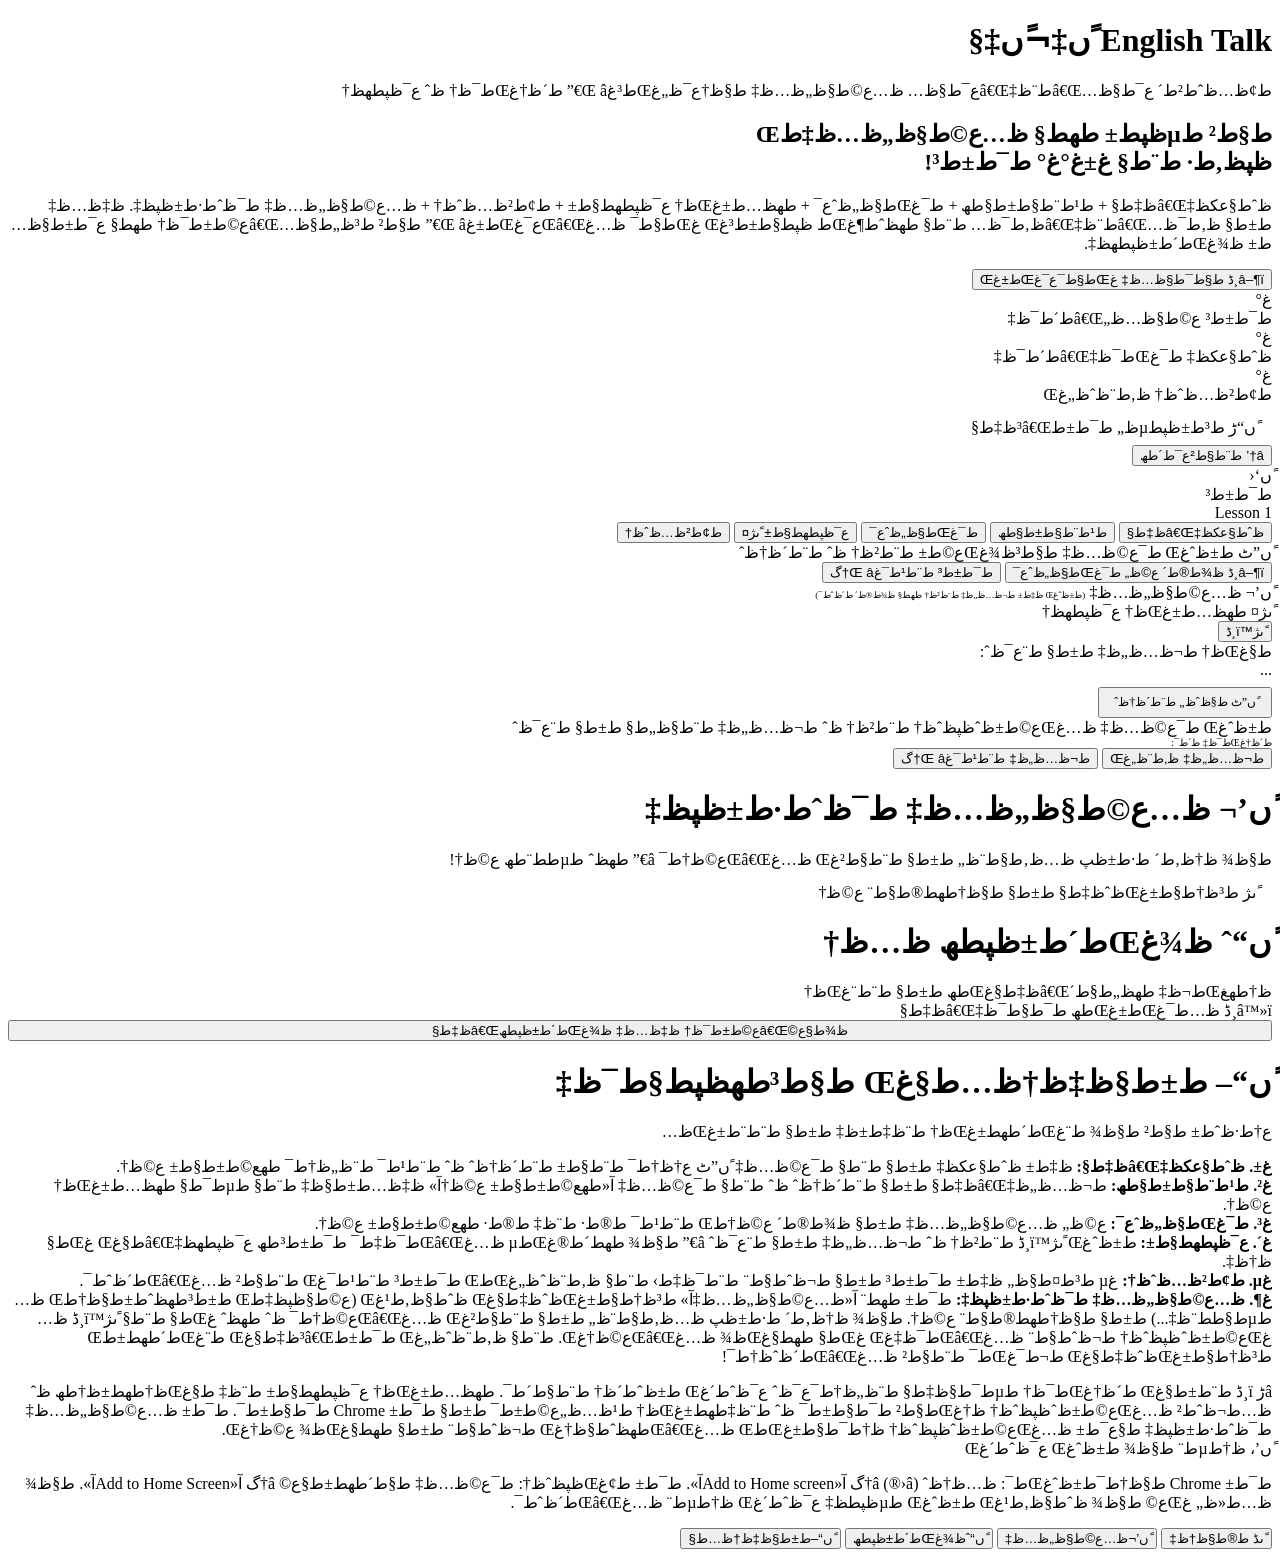
==== docs/index.html @ 588a12f6 "English Talk: English conversation learning app - 100 lessons, two-way conversation, speech practice" ====
﻿<!DOCTYPE html>
<html lang="fa" dir="rtl">
<head>
<meta charset="UTF-8">
<meta name="viewport" content="width=device-width, initial-scale=1.0, maximum-scale=1.0, user-scalable=no, viewport-fit=cover">
<meta name="theme-color" content="#2563eb">
<title>English Talk â€” ط¢ظ…ظˆط²ط´ ظ…ع©ط§ظ„ظ…ظ‡ ط§ظ†ع¯ظ„غŒط³غŒ</title>
<link rel="manifest" href="manifest.json">
<link rel="apple-touch-icon" href="icons/icon-192.png">
<link rel="icon" href="icons/icon-192.png">
<link rel="stylesheet" href="static/styles.css">
</head>
<body>

<!-- طµظپط­ظ‡ ط®ط§ظ†ظ‡ -->
<div id="page-home" class="page active">
  <div class="appbar">
    <div class="row">
      <div>
        <h1>English Talk ًں‡¬ًں‡§</h1>
        <div class="sub">ط¢ظ…ظˆط²ط´ ع¯ط§ظ…â€Œط¨ظ‡â€Œع¯ط§ظ… ظ…ع©ط§ظ„ظ…ظ‡ ط§ظ†ع¯ظ„غŒط³غŒ â€” ط´ظ†غŒط¯ظ† ظˆ ع¯ظپطھظ†</div>
      </div>
      <button class="icon-btn" id="install-btn" style="display:none" title="ظ†طµط¨">ًں“¥</button>
    </div>
  </div>

  <div class="hero">
    <h2>ط§ط² طµظپط± طھط§ ظ…ع©ط§ظ„ظ…ظ‡طŒ<br>ظپظ‚ط· ط¨ط§ غ±غ°غ° ط¯ط±ط³!</h2>
    <p>ظˆط§عکظ‡â€Œظ‡ط§ + ط¹ط¨ط§ط±ط§طھ + ط¯غŒط§ظ„ظˆع¯ + طھظ…ط±غŒظ† ع¯ظپطھط§ط± + ط¢ط²ظ…ظˆظ† + ظ…ع©ط§ظ„ظ…ظ‡ ط¯ظˆط·ط±ظپظ‡. ظ‡ظ…ظ‡ ط±ط§ ظ‚ط¯ظ…â€Œط¨ظ‡â€Œظ‚ط¯ظ… ط¨ط§ طھظˆط¶غŒط­ ظپط§ط±ط³غŒ غŒط§ط¯ ظ…غŒâ€Œع¯غŒط±غŒ â€” ط§ط² ط³ظ„ط§ظ…â€Œع©ط±ط¯ظ† طھط§ ع¯ط±ط§ظ…ط± ظ¾غŒط´ط±ظپطھظ‡.</p>
    <button class="btn-light" id="continue-btn">â–¶ï¸ڈ ط§ط¯ط§ظ…ظ‡ غŒط§ط¯ع¯غŒط±غŒ</button>
  </div>

  <div class="stat-grid">
    <div class="stat"><div class="num" id="stat-lessons">غ°</div><div class="lbl">ط¯ط±ط³ ع©ط§ظ…ظ„â€Œط´ط¯ظ‡</div></div>
    <div class="stat"><div class="num" id="stat-words">غ°</div><div class="lbl">ظˆط§عکظ‡ ط¯غŒط¯ظ‡â€Œط´ط¯ظ‡</div></div>
    <div class="stat"><div class="num" id="stat-quiz">غ°</div><div class="lbl">ط¢ط²ظ…ظˆظ† ظ‚ط¨ظˆظ„غŒ</div></div>
  </div>

  <div class="sec-title" style="margin:14px 16px 8px">ًں“ڑ ط³ط±ظپطµظ„ ط¯ط±ط³â€Œظ‡ط§</div>
  <div class="lesson-list" id="lesson-list"></div>
</div>

<!-- طµظپط­ظ‡ ط¯ط±ط³ -->
<div id="page-lesson" class="page">
  <button class="back-btn" id="back-home">â†’ ط¨ط§ط²ع¯ط´طھ</button>
  <div class="card">
    <div class="lesson-head">
      <div class="emoji" id="ls-emoji">ًں‘‹</div>
      <div>
        <div class="t" id="ls-title">ط¯ط±ط³</div>
        <div class="s" id="ls-sub">Lesson 1</div>
      </div>
    </div>
    <div class="intro" id="ls-intro"></div>
  </div>

  <div class="tabs">
    <button class="tab on" data-tab="vocab">ظˆط§عکظ‡â€Œظ‡ط§</button>
    <button class="tab" data-tab="phrases">ط¹ط¨ط§ط±ط§طھ</button>
    <button class="tab" data-tab="dialog">ط¯غŒط§ظ„ظˆع¯</button>
    <button class="tab" data-tab="speak">ع¯ظپطھط§ط± ًںژ¤</button>
    <button class="tab" data-tab="quiz">ط¢ط²ظ…ظˆظ†</button>
  </div>

  <div class="tabpane on" id="pane-vocab">
    <div class="card">
      <div class="sec-title">ًں”ٹ ط±ظˆغŒ ط¯ع©ظ…ظ‡ ط§ط³ظ¾غŒع©ط± ط¨ط²ظ† ظˆ ط¨ط´ظ†ظˆ</div>
      <div id="vocab-list"></div>
    </div>
  </div>

  <div class="tabpane" id="pane-phrases">
    <div id="phrases-list"></div>
  </div>

  <div class="tabpane" id="pane-dialog">
    <div class="dlg-actions" style="margin-bottom:0">
      <button class="btn pri" id="dlg-play">â–¶ï¸ڈ ظ¾ط®ط´ ع©ظ„ ط¯غŒط§ظ„ظˆع¯</button>
      <button class="btn ghost" id="dlg-next">ط¯ط±ط³ ط¨ط¹ط¯غŒ â†گ</button>
    </div>
    <div class="card">
      <div class="sec-title">ًں’¬ <span id="dlg-title">ظ…ع©ط§ظ„ظ…ظ‡</span> <span style="font-size:9px;color:var(--mut)">(ط±ظˆغŒ ظ‡ط± ط¬ظ…ظ„ظ‡ ط¨ط²ظ† طھط§ ظ¾ط®ط´ ط´ظˆط¯)</span></div>
      <div class="chat" id="dlg-chat"></div>
    </div>
  </div>

  <div class="tabpane" id="pane-speak">
    <div class="card mic-box">
      <div class="sec-title" style="justify-content:center">ًںژ¤ طھظ…ط±غŒظ† ع¯ظپطھظ†</div>
      <button class="mic-btn" id="mic-btn">ًںژ™ï¸ڈ</button>
      <div class="mic-target">
        <div class="lbl">ط§غŒظ† ط¬ظ…ظ„ظ‡ ط±ط§ ط¨ع¯ظˆ:</div>
        <div class="txt" id="mic-text">...</div>
        <button class="speak-btn" id="mic-listen-first" style="margin:8px auto auto; width:auto; padding:6px 14px; font-size:12px; font-family:inherit">ًں”ٹ ط§ظˆظ„ ط¨ط´ظ†ظˆ</button>
      </div>
      <div class="mic-status" id="mic-status">ط±ظˆغŒ ط¯ع©ظ…ظ‡ ظ…غŒع©ط±ظˆظپظˆظ† ط¨ط²ظ† ظˆ ط¬ظ…ظ„ظ‡ ط¨ط§ظ„ط§ ط±ط§ ط¨ع¯ظˆ</div>
      <div class="result-box" id="mic-result">
        <div class="lbl" style="font-size:10px;color:var(--mut)">ط´ظ†غŒط¯ظ‡ ط´ط¯:</div>
        <div class="heard" id="mic-heard"></div>
        <span class="score-badge" id="mic-score"></span>
      </div>
      <div class="dlg-actions">
        <button class="btn ghost" id="mic-prev">ط¬ظ…ظ„ظ‡ ظ‚ط¨ظ„غŒ</button>
        <button class="btn pri" id="mic-next">ط¬ظ…ظ„ظ‡ ط¨ط¹ط¯غŒ â†گ</button>
      </div>
    </div>
  </div>

  <div class="tabpane" id="pane-quiz">
    <div class="card">
      <div class="quiz-progress" id="quiz-progress"></div>
      <div id="quiz-body"></div>
    </div>
  </div>
</div>

<!-- طµظپط­ظ‡ ظ…ع©ط§ظ„ظ…ظ‡ ط¯ظˆط·ط±ظپظ‡ -->
<div id="page-talk" class="page">
  <div class="appbar">
    <div class="row">
      <div>
        <h1>ًں’¬ ظ…ع©ط§ظ„ظ…ظ‡ ط¯ظˆط·ط±ظپظ‡</h1>
        <div class="sub">ط§ظ¾ ظ†ظ‚ط´ ط·ط±ظپ ظ…ظ‚ط§ط¨ظ„ ط±ط§ ط¨ط§ط²غŒ ظ…غŒâ€Œع©ظ†ط¯ â€” طھظˆ طµط­ط¨طھ ع©ظ†!</div>
      </div>
    </div>
  </div>

  <div class="sec-title" style="margin:14px 16px 8px">ًںژ­ ط³ظ†ط§ط±غŒظˆظ‡ط§ ط±ط§ ط§ظ†طھط®ط§ط¨ ع©ظ†</div>
  <div class="lesson-list" id="conv-list"></div>

  <div id="conv-active" style="display:none">
    <button class="back-btn" id="conv-back">â†’ ظ‡ظ…ظ‡ ط³ظ†ط§ط±غŒظˆظ‡ط§</button>
    <div class="conv-head">
      <div class="conv-info">
        <span id="conv-emoji" style="font-size:28px"></span>
        <div>
          <div class="t" id="conv-title"></div>
          <div class="s" id="conv-desc"></div>
        </div>
      </div>
      <div class="conv-progress" id="conv-progress"></div>
    </div>
    <div class="conv-chat" id="conv-chat"></div>
    <div class="conv-hint card" id="conv-hint"></div>
    <div class="conv-actions">
      <button class="mic-btn" id="conv-mic">ًںژ™ï¸ڈ</button>
      <div style="flex:1;display:flex;flex-direction:column;gap:8px">
        <button class="btn pri" id="conv-replay" style="flex:none">ًں”ٹ ط¢ط®ط±غŒظ† ط¬ظ…ظ„ظ‡ ط±ط§ ط¯ظˆط¨ط§ط±ظ‡ ط¨ط´ظ†ظˆ</button>
        <button class="btn ghost" id="conv-restart" style="flex:none">ًں”„ ط´ط±ظˆط¹ ط¯ظˆط¨ط§ط±ظ‡</button>
      </div>
    </div>
    <div class="mic-status" id="conv-status" style="text-align:center;margin:10px 16px">ط±ظˆغŒ ًںژ™ï¸ڈ ط¨ط²ظ† ظˆ ط¬ظˆط§ط¨ ط¨ط¯ظ‡ â€” غŒط§ ظ¾ط§غŒغŒظ† طھط§غŒظ¾ ع©ظ†</div>
    <div class="conv-input-row">
      <input id="conv-input" class="conv-input" type="text" placeholder="...غŒط§ ط§غŒظ†ط¬ط§ ط¨ظ‡ ط§ظ†ع¯ظ„غŒط³غŒ طھط§غŒظ¾ ع©ظ†" autocomplete="off">
      <button class="btn pri" id="conv-send" style="flex:none;padding:12px 22px">ط§ط±ط³ط§ظ„</button>
    </div>
  </div>
</div>

<!-- طµظپط­ظ‡ ظ¾غŒط´ط±ظپطھ -->
<div id="page-progress" class="page">
  <div class="appbar"><h1>ًں“ˆ ظ¾غŒط´ط±ظپطھ ظ…ظ†</h1><div class="sub">ظ†طھغŒط¬ظ‡ طھظ„ط§ط´â€Œظ‡ط§غŒطھ ط±ط§ ط¨ط¨غŒظ†</div></div>
  <div class="card" id="progress-card"></div>
  <div class="card about">
    <div class="sec-title">â™»ï¸ڈ ظ…ط¯غŒط±غŒطھ ط¯ط§ط¯ظ‡â€Œظ‡ط§</div>
    <button class="btn ghost" id="reset-btn" style="width:100%">ظ¾ط§ع©â€Œع©ط±ط¯ظ† ظ‡ظ…ظ‡ ظ¾غŒط´ط±ظپطھâ€Œظ‡ط§</button>
  </div>
</div>

<!-- طµظپط­ظ‡ ط±ط§ظ‡ظ†ظ…ط§ -->
<div id="page-about" class="page">
  <div class="appbar"><h1>ًں“– ط±ط§ظ‡ظ†ظ…ط§غŒ ط§ط³طھظپط§ط¯ظ‡</h1><div class="sub">ع†ط·ظˆط± ط§ط² ط§ظ¾ ط¨غŒط´طھط±غŒظ† ط¨ظ‡ط±ظ‡ ط±ط§ ط¨ط¨ط±غŒظ…</div></div>
  <div class="card about">
    <p>
      <b>غ±. ظˆط§عکظ‡â€Œظ‡ط§:</b> ظ‡ط± ظˆط§عکظ‡ ط±ط§ ط¨ط§ ط¯ع©ظ…ظ‡ ًں”ٹ ع†ظ†ط¯ ط¨ط§ط± ط¨ط´ظ†ظˆ ظˆ ط¨ط¹ط¯ ط¨ظ„ظ†ط¯ طھع©ط±ط§ط± ع©ظ†.<br>
      <b>غ². ط¹ط¨ط§ط±ط§طھ:</b> ط¬ظ…ظ„ظ‡â€Œظ‡ط§ ط±ط§ ط¨ط´ظ†ظˆ ظˆ ط¨ط§ ط¯ع©ظ…ظ‡ آ«طھع©ط±ط§ط± ع©ظ†آ» ظ‡ظ…ط±ط§ظ‡ ط¨ط§ طµط¯ط§ طھظ…ط±غŒظ† ع©ظ†.<br>
      <b>غ³. ط¯غŒط§ظ„ظˆع¯:</b> ع©ظ„ ظ…ع©ط§ظ„ظ…ظ‡ ط±ط§ ظ¾ط®ط´ ع©ظ†طŒ ط¨ط¹ط¯ ط®ط· ط¨ظ‡ ط®ط· طھع©ط±ط§ط± ع©ظ†.<br>
      <b>غ´. ع¯ظپطھط§ط±:</b> ط±ظˆغŒ ًںژ™ï¸ڈ ط¨ط²ظ† ظˆ ط¬ظ…ظ„ظ‡ ط±ط§ ط¨ع¯ظˆ â€” ط§ظ¾ طھط´ط®غŒطµ ظ…غŒâ€Œط¯ظ‡ط¯ ط¯ط±ط³طھ ع¯ظپطھظ‡â€Œط§غŒ غŒط§ ظ†ظ‡.<br>
      <b>غµ. ط¢ط²ظ…ظˆظ†:</b> غµ ط³ط¤ط§ظ„ ظ‡ط± ط¯ط±ط³ ط±ط§ ط¬ظˆط§ط¨ ط¨ط¯ظ‡ط› ط¨ط§ ظ‚ط¨ظˆظ„غŒطŒ ط¯ط±ط³ ط¨ط¹ط¯غŒ ط¨ط§ط² ظ…غŒâ€Œط´ظˆط¯.<br>
      <b>غ¶. ظ…ع©ط§ظ„ظ…ظ‡ ط¯ظˆط·ط±ظپظ‡:</b> ط¯ط± طھط¨ آ«ظ…ع©ط§ظ„ظ…ظ‡آ» ط³ظ†ط§ط±غŒظˆظ‡ط§غŒ ظˆط§ظ‚ط¹غŒ (ع©ط§ظپظ‡طŒ ط±ط³طھظˆط±ط§ظ†طŒ ظ…طµط§ط­ط¨ظ‡...) ط±ط§ ط§ظ†طھط®ط§ط¨ ع©ظ†. ط§ظ¾ ظ†ظ‚ط´ ط·ط±ظپ ظ…ظ‚ط§ط¨ظ„ ط±ط§ ط¨ط§ط²غŒ ظ…غŒâ€Œع©ظ†ط¯ ظˆ طھظˆ غŒط§ ط¨ط§ ًںژ™ï¸ڈ ظ…غŒع©ط±ظˆظپظˆظ† ط¬ظˆط§ط¨ ظ…غŒâ€Œط¯ظ‡غŒ غŒط§ طھط§غŒظ¾ ظ…غŒâ€Œع©ظ†غŒ. ط¨ط§ ظ‚ط¨ظˆظ„غŒ ط¯ط±ط³â€Œظ‡ط§غŒ ط¨غŒط´طھط±طŒ ط³ظ†ط§ط±غŒظˆظ‡ط§غŒ ط¬ط¯غŒط¯ ط¨ط§ط² ظ…غŒâ€Œط´ظˆظ†ط¯!
    </p>
    <div class="warn-box">
      âڑ ï¸ڈ ط¨ط±ط§غŒ ط´ظ†غŒط¯ظ† طµط¯ط§ظ‡ط§ ط¨ظ„ظ†ط¯ع¯ظˆ ع¯ظˆط´غŒ ط±ظˆط´ظ† ط¨ط§ط´ط¯. طھظ…ط±غŒظ† ع¯ظپطھط§ط± ط¨ظ‡ ط§غŒظ†طھط±ظ†طھ ظˆ ظ…ط¬ظˆط² ظ…غŒع©ط±ظˆظپظˆظ† ظ†غŒط§ط² ط¯ط§ط±ط¯ ظˆ ط¨ظ‡طھط±غŒظ† ط¹ظ…ظ„ع©ط±ط¯ ط±ط§ ط¯ط± Chrome ط¯ط§ط±ط¯. ط¯ط± ظ…ع©ط§ظ„ظ…ظ‡ ط¯ظˆط·ط±ظپظ‡ ط§ع¯ط± ظ…غŒع©ط±ظˆظپظˆظ† ظ†ط¯ط§ط±غŒطŒ ظ…غŒâ€Œطھظˆط§ظ†غŒ ط¬ظˆط§ط¨ ط±ط§ طھط§غŒظ¾ ع©ظ†غŒ.
    </div>
  </div>
  <div class="card about">
    <div class="sec-title">ًں’، ظ†طµط¨ ط§ظ¾ ط±ظˆغŒ ع¯ظˆط´غŒ</div>
    <p>ط¯ط± Chrome ط§ظ†ط¯ط±ظˆغŒط¯: ظ…ظ†ظˆ (â‹®) â†گ آ«Add to Home screenآ». ط¯ط± ط¢غŒظپظˆظ†: ط¯ع©ظ…ظ‡ ط§ط´طھط±ط§ع© â†گ آ«Add to Home Screenآ». ط§ظ¾ ظ…ط«ظ„ غŒع© ط§ظ¾ ظˆط§ظ‚ط¹غŒ ط±ظˆغŒ طµظپط­ظ‡ ع¯ظˆط´غŒ ظ†طµط¨ ظ…غŒâ€Œط´ظˆط¯.</p>
  </div>
</div>

<!-- ظ†ظˆط§ط± ظ¾ط§غŒغŒظ† -->
<div class="tabbar">
  <button class="tb on" data-page="home"><span class="ic">ًںڈ </span>ط®ط§ظ†ظ‡</button>
  <button class="tb" data-page="talk"><span class="ic">ًں’¬</span>ظ…ع©ط§ظ„ظ…ظ‡</button>
  <button class="tb" data-page="progress"><span class="ic">ًں“ˆ</span>ظ¾غŒط´ط±ظپطھ</button>
  <button class="tb" data-page="about"><span class="ic">ًں“–</span>ط±ط§ظ‡ظ†ظ…ط§</button>
</div>

<script src="static/data/lessons1.js"></script>
<script src="static/data/lessons2.js"></script>
<script src="static/data/lessons3.js"></script>
<script src="static/data/lessons4.js"></script>
<script src="static/data/lessons5.js"></script>
<script src="static/data/lessons6.js"></script>
<script src="static/data/lessons7.js"></script>
<script src="static/data/lessons8.js"></script>
<script src="static/data/lessons9.js"></script>
<script src="static/data/lessons10.js"></script>
<script src="static/data/lessons11.js"></script>
<script src="static/data/lessons12.js"></script>
<script src="static/data/lessons13.js"></script>
<script src="static/data/lessons14.js"></script>
<script src="static/data/lessons15.js"></script>
<script src="static/data/lessons16.js"></script>
<script src="static/data/lessons17.js"></script>
<script src="static/data/lessons18.js"></script>
<script src="static/data/lessons19.js"></script>
<script src="static/data/lessons20.js"></script>
<script src="static/data/conversations.js"></script>
<script src="static/app.js"></script>
</body>
</html>
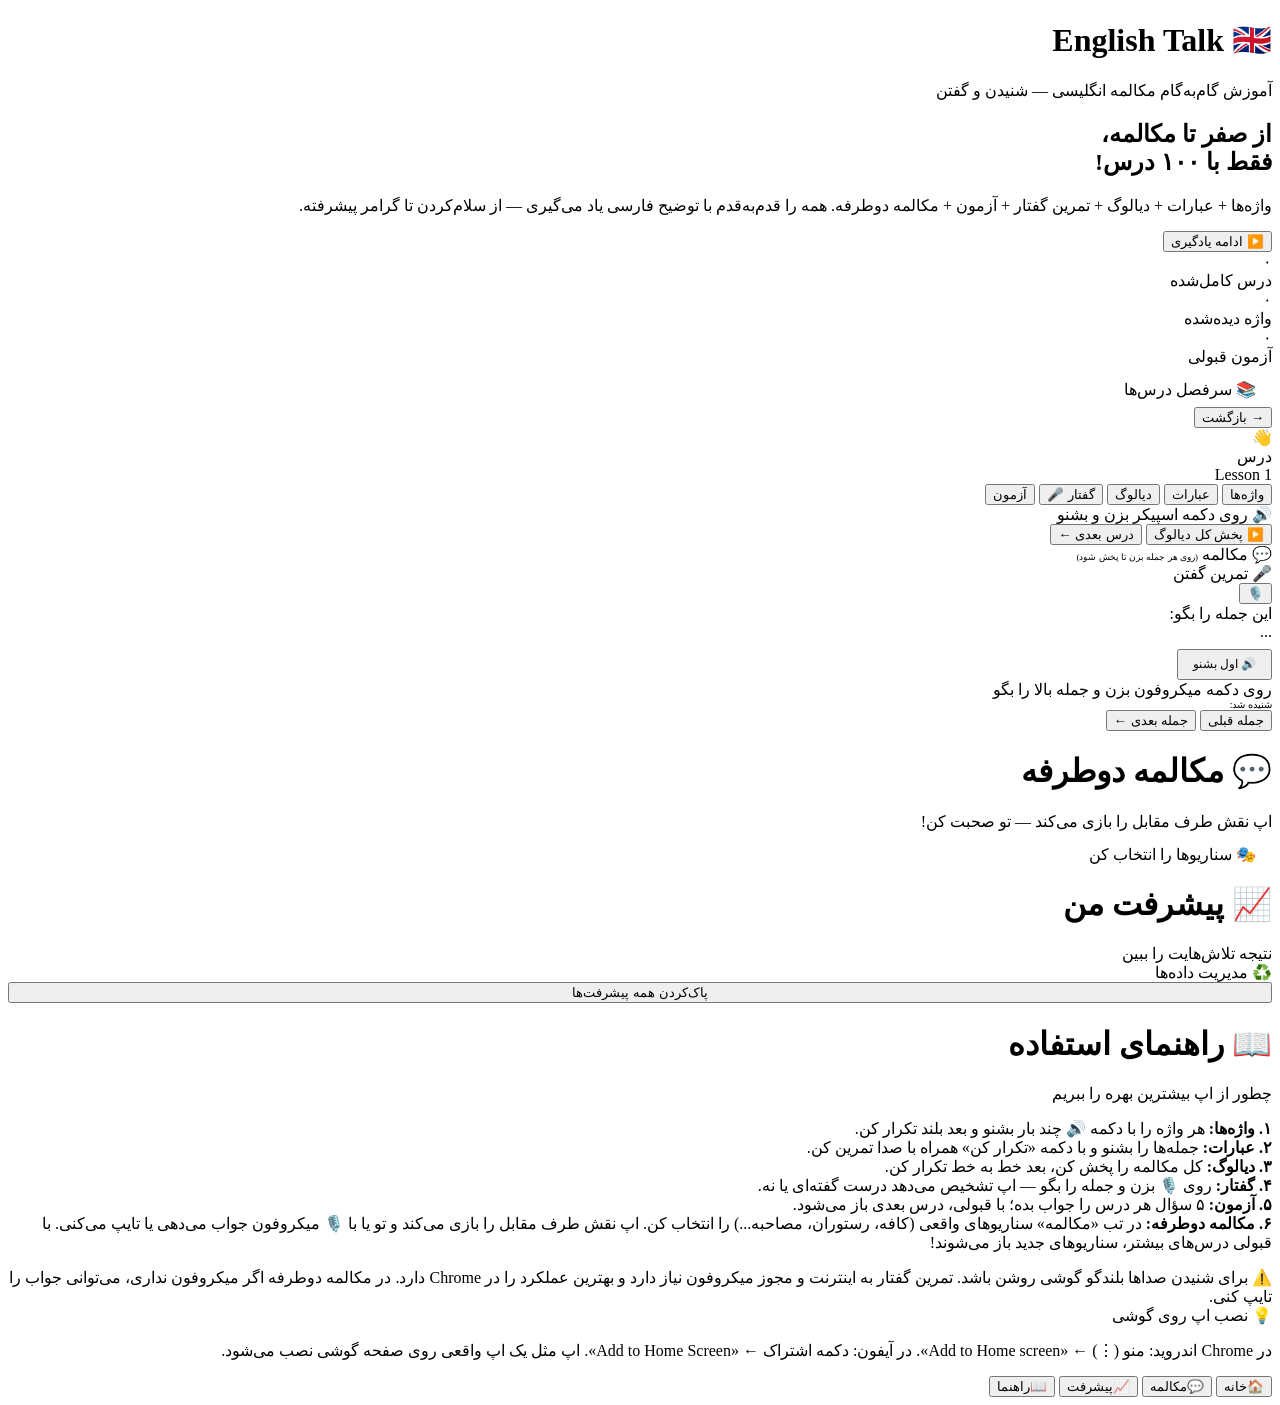
==== commit 2e32a994: "Fix UTF-8 encoding of index.html (mojibake fix)" ====
--- a/docs/index.html
+++ b/docs/index.html
@@ -1,10 +1,10 @@
-﻿<!DOCTYPE html>
+<!DOCTYPE html>
 <html lang="fa" dir="rtl">
 <head>
 <meta charset="UTF-8">
 <meta name="viewport" content="width=device-width, initial-scale=1.0, maximum-scale=1.0, user-scalable=no, viewport-fit=cover">
 <meta name="theme-color" content="#2563eb">
-<title>English Talk â€” ط¢ظ…ظˆط²ط´ ظ…ع©ط§ظ„ظ…ظ‡ ط§ظ†ع¯ظ„غŒط³غŒ</title>
+<title>English Talk — آموزش مکالمه انگلیسی</title>
 <link rel="manifest" href="manifest.json">
 <link rel="apple-touch-icon" href="icons/icon-192.png">
 <link rel="icon" href="icons/icon-192.png">
@@ -12,42 +12,42 @@
 </head>
 <body>
 
-<!-- طµظپط­ظ‡ ط®ط§ظ†ظ‡ -->
+<!-- صفحه خانه -->
 <div id="page-home" class="page active">
   <div class="appbar">
     <div class="row">
       <div>
-        <h1>English Talk ًں‡¬ًں‡§</h1>
-        <div class="sub">ط¢ظ…ظˆط²ط´ ع¯ط§ظ…â€Œط¨ظ‡â€Œع¯ط§ظ… ظ…ع©ط§ظ„ظ…ظ‡ ط§ظ†ع¯ظ„غŒط³غŒ â€” ط´ظ†غŒط¯ظ† ظˆ ع¯ظپطھظ†</div>
-      </div>
-      <button class="icon-btn" id="install-btn" style="display:none" title="ظ†طµط¨">ًں“¥</button>
+        <h1>English Talk 🇬🇧</h1>
+        <div class="sub">آموزش گام‌به‌گام مکالمه انگلیسی — شنیدن و گفتن</div>
+      </div>
+      <button class="icon-btn" id="install-btn" style="display:none" title="نصب">📥</button>
     </div>
   </div>
 
   <div class="hero">
-    <h2>ط§ط² طµظپط± طھط§ ظ…ع©ط§ظ„ظ…ظ‡طŒ<br>ظپظ‚ط· ط¨ط§ غ±غ°غ° ط¯ط±ط³!</h2>
-    <p>ظˆط§عکظ‡â€Œظ‡ط§ + ط¹ط¨ط§ط±ط§طھ + ط¯غŒط§ظ„ظˆع¯ + طھظ…ط±غŒظ† ع¯ظپطھط§ط± + ط¢ط²ظ…ظˆظ† + ظ…ع©ط§ظ„ظ…ظ‡ ط¯ظˆط·ط±ظپظ‡. ظ‡ظ…ظ‡ ط±ط§ ظ‚ط¯ظ…â€Œط¨ظ‡â€Œظ‚ط¯ظ… ط¨ط§ طھظˆط¶غŒط­ ظپط§ط±ط³غŒ غŒط§ط¯ ظ…غŒâ€Œع¯غŒط±غŒ â€” ط§ط² ط³ظ„ط§ظ…â€Œع©ط±ط¯ظ† طھط§ ع¯ط±ط§ظ…ط± ظ¾غŒط´ط±ظپطھظ‡.</p>
-    <button class="btn-light" id="continue-btn">â–¶ï¸ڈ ط§ط¯ط§ظ…ظ‡ غŒط§ط¯ع¯غŒط±غŒ</button>
+    <h2>از صفر تا مکالمه،<br>فقط با ۱۰۰ درس!</h2>
+    <p>واژه‌ها + عبارات + دیالوگ + تمرین گفتار + آزمون + مکالمه دوطرفه. همه را قدم‌به‌قدم با توضیح فارسی یاد می‌گیری — از سلام‌کردن تا گرامر پیشرفته.</p>
+    <button class="btn-light" id="continue-btn">▶️ ادامه یادگیری</button>
   </div>
 
   <div class="stat-grid">
-    <div class="stat"><div class="num" id="stat-lessons">غ°</div><div class="lbl">ط¯ط±ط³ ع©ط§ظ…ظ„â€Œط´ط¯ظ‡</div></div>
-    <div class="stat"><div class="num" id="stat-words">غ°</div><div class="lbl">ظˆط§عکظ‡ ط¯غŒط¯ظ‡â€Œط´ط¯ظ‡</div></div>
-    <div class="stat"><div class="num" id="stat-quiz">غ°</div><div class="lbl">ط¢ط²ظ…ظˆظ† ظ‚ط¨ظˆظ„غŒ</div></div>
-  </div>
-
-  <div class="sec-title" style="margin:14px 16px 8px">ًں“ڑ ط³ط±ظپطµظ„ ط¯ط±ط³â€Œظ‡ط§</div>
+    <div class="stat"><div class="num" id="stat-lessons">۰</div><div class="lbl">درس کامل‌شده</div></div>
+    <div class="stat"><div class="num" id="stat-words">۰</div><div class="lbl">واژه دیده‌شده</div></div>
+    <div class="stat"><div class="num" id="stat-quiz">۰</div><div class="lbl">آزمون قبولی</div></div>
+  </div>
+
+  <div class="sec-title" style="margin:14px 16px 8px">📚 سرفصل درس‌ها</div>
   <div class="lesson-list" id="lesson-list"></div>
 </div>
 
-<!-- طµظپط­ظ‡ ط¯ط±ط³ -->
+<!-- صفحه درس -->
 <div id="page-lesson" class="page">
-  <button class="back-btn" id="back-home">â†’ ط¨ط§ط²ع¯ط´طھ</button>
+  <button class="back-btn" id="back-home">→ بازگشت</button>
   <div class="card">
     <div class="lesson-head">
-      <div class="emoji" id="ls-emoji">ًں‘‹</div>
+      <div class="emoji" id="ls-emoji">👋</div>
       <div>
-        <div class="t" id="ls-title">ط¯ط±ط³</div>
+        <div class="t" id="ls-title">درس</div>
         <div class="s" id="ls-sub">Lesson 1</div>
       </div>
     </div>
@@ -55,16 +55,16 @@
   </div>
 
   <div class="tabs">
-    <button class="tab on" data-tab="vocab">ظˆط§عکظ‡â€Œظ‡ط§</button>
-    <button class="tab" data-tab="phrases">ط¹ط¨ط§ط±ط§طھ</button>
-    <button class="tab" data-tab="dialog">ط¯غŒط§ظ„ظˆع¯</button>
-    <button class="tab" data-tab="speak">ع¯ظپطھط§ط± ًںژ¤</button>
-    <button class="tab" data-tab="quiz">ط¢ط²ظ…ظˆظ†</button>
+    <button class="tab on" data-tab="vocab">واژه‌ها</button>
+    <button class="tab" data-tab="phrases">عبارات</button>
+    <button class="tab" data-tab="dialog">دیالوگ</button>
+    <button class="tab" data-tab="speak">گفتار 🎤</button>
+    <button class="tab" data-tab="quiz">آزمون</button>
   </div>
 
   <div class="tabpane on" id="pane-vocab">
     <div class="card">
-      <div class="sec-title">ًں”ٹ ط±ظˆغŒ ط¯ع©ظ…ظ‡ ط§ط³ظ¾غŒع©ط± ط¨ط²ظ† ظˆ ط¨ط´ظ†ظˆ</div>
+      <div class="sec-title">🔊 روی دکمه اسپیکر بزن و بشنو</div>
       <div id="vocab-list"></div>
     </div>
   </div>
@@ -75,33 +75,33 @@
 
   <div class="tabpane" id="pane-dialog">
     <div class="dlg-actions" style="margin-bottom:0">
-      <button class="btn pri" id="dlg-play">â–¶ï¸ڈ ظ¾ط®ط´ ع©ظ„ ط¯غŒط§ظ„ظˆع¯</button>
-      <button class="btn ghost" id="dlg-next">ط¯ط±ط³ ط¨ط¹ط¯غŒ â†گ</button>
+      <button class="btn pri" id="dlg-play">▶️ پخش کل دیالوگ</button>
+      <button class="btn ghost" id="dlg-next">درس بعدی ←</button>
     </div>
     <div class="card">
-      <div class="sec-title">ًں’¬ <span id="dlg-title">ظ…ع©ط§ظ„ظ…ظ‡</span> <span style="font-size:9px;color:var(--mut)">(ط±ظˆغŒ ظ‡ط± ط¬ظ…ظ„ظ‡ ط¨ط²ظ† طھط§ ظ¾ط®ط´ ط´ظˆط¯)</span></div>
+      <div class="sec-title">💬 <span id="dlg-title">مکالمه</span> <span style="font-size:9px;color:var(--mut)">(روی هر جمله بزن تا پخش شود)</span></div>
       <div class="chat" id="dlg-chat"></div>
     </div>
   </div>
 
   <div class="tabpane" id="pane-speak">
     <div class="card mic-box">
-      <div class="sec-title" style="justify-content:center">ًںژ¤ طھظ…ط±غŒظ† ع¯ظپطھظ†</div>
-      <button class="mic-btn" id="mic-btn">ًںژ™ï¸ڈ</button>
+      <div class="sec-title" style="justify-content:center">🎤 تمرین گفتن</div>
+      <button class="mic-btn" id="mic-btn">🎙️</button>
       <div class="mic-target">
-        <div class="lbl">ط§غŒظ† ط¬ظ…ظ„ظ‡ ط±ط§ ط¨ع¯ظˆ:</div>
+        <div class="lbl">این جمله را بگو:</div>
         <div class="txt" id="mic-text">...</div>
-        <button class="speak-btn" id="mic-listen-first" style="margin:8px auto auto; width:auto; padding:6px 14px; font-size:12px; font-family:inherit">ًں”ٹ ط§ظˆظ„ ط¨ط´ظ†ظˆ</button>
-      </div>
-      <div class="mic-status" id="mic-status">ط±ظˆغŒ ط¯ع©ظ…ظ‡ ظ…غŒع©ط±ظˆظپظˆظ† ط¨ط²ظ† ظˆ ط¬ظ…ظ„ظ‡ ط¨ط§ظ„ط§ ط±ط§ ط¨ع¯ظˆ</div>
+        <button class="speak-btn" id="mic-listen-first" style="margin:8px auto auto; width:auto; padding:6px 14px; font-size:12px; font-family:inherit">🔊 اول بشنو</button>
+      </div>
+      <div class="mic-status" id="mic-status">روی دکمه میکروفون بزن و جمله بالا را بگو</div>
       <div class="result-box" id="mic-result">
-        <div class="lbl" style="font-size:10px;color:var(--mut)">ط´ظ†غŒط¯ظ‡ ط´ط¯:</div>
+        <div class="lbl" style="font-size:10px;color:var(--mut)">شنیده شد:</div>
         <div class="heard" id="mic-heard"></div>
         <span class="score-badge" id="mic-score"></span>
       </div>
       <div class="dlg-actions">
-        <button class="btn ghost" id="mic-prev">ط¬ظ…ظ„ظ‡ ظ‚ط¨ظ„غŒ</button>
-        <button class="btn pri" id="mic-next">ط¬ظ…ظ„ظ‡ ط¨ط¹ط¯غŒ â†گ</button>
+        <button class="btn ghost" id="mic-prev">جمله قبلی</button>
+        <button class="btn pri" id="mic-next">جمله بعدی ←</button>
       </div>
     </div>
   </div>
@@ -114,22 +114,22 @@
   </div>
 </div>
 
-<!-- طµظپط­ظ‡ ظ…ع©ط§ظ„ظ…ظ‡ ط¯ظˆط·ط±ظپظ‡ -->
+<!-- صفحه مکالمه دوطرفه -->
 <div id="page-talk" class="page">
   <div class="appbar">
     <div class="row">
       <div>
-        <h1>ًں’¬ ظ…ع©ط§ظ„ظ…ظ‡ ط¯ظˆط·ط±ظپظ‡</h1>
-        <div class="sub">ط§ظ¾ ظ†ظ‚ط´ ط·ط±ظپ ظ…ظ‚ط§ط¨ظ„ ط±ط§ ط¨ط§ط²غŒ ظ…غŒâ€Œع©ظ†ط¯ â€” طھظˆ طµط­ط¨طھ ع©ظ†!</div>
-      </div>
-    </div>
-  </div>
-
-  <div class="sec-title" style="margin:14px 16px 8px">ًںژ­ ط³ظ†ط§ط±غŒظˆظ‡ط§ ط±ط§ ط§ظ†طھط®ط§ط¨ ع©ظ†</div>
+        <h1>💬 مکالمه دوطرفه</h1>
+        <div class="sub">اپ نقش طرف مقابل را بازی می‌کند — تو صحبت کن!</div>
+      </div>
+    </div>
+  </div>
+
+  <div class="sec-title" style="margin:14px 16px 8px">🎭 سناریوها را انتخاب کن</div>
   <div class="lesson-list" id="conv-list"></div>
 
   <div id="conv-active" style="display:none">
-    <button class="back-btn" id="conv-back">â†’ ظ‡ظ…ظ‡ ط³ظ†ط§ط±غŒظˆظ‡ط§</button>
+    <button class="back-btn" id="conv-back">→ همه سناریوها</button>
     <div class="conv-head">
       <div class="conv-info">
         <span id="conv-emoji" style="font-size:28px"></span>
@@ -143,58 +143,58 @@
     <div class="conv-chat" id="conv-chat"></div>
     <div class="conv-hint card" id="conv-hint"></div>
     <div class="conv-actions">
-      <button class="mic-btn" id="conv-mic">ًںژ™ï¸ڈ</button>
+      <button class="mic-btn" id="conv-mic">🎙️</button>
       <div style="flex:1;display:flex;flex-direction:column;gap:8px">
-        <button class="btn pri" id="conv-replay" style="flex:none">ًں”ٹ ط¢ط®ط±غŒظ† ط¬ظ…ظ„ظ‡ ط±ط§ ط¯ظˆط¨ط§ط±ظ‡ ط¨ط´ظ†ظˆ</button>
-        <button class="btn ghost" id="conv-restart" style="flex:none">ًں”„ ط´ط±ظˆط¹ ط¯ظˆط¨ط§ط±ظ‡</button>
-      </div>
-    </div>
-    <div class="mic-status" id="conv-status" style="text-align:center;margin:10px 16px">ط±ظˆغŒ ًںژ™ï¸ڈ ط¨ط²ظ† ظˆ ط¬ظˆط§ط¨ ط¨ط¯ظ‡ â€” غŒط§ ظ¾ط§غŒغŒظ† طھط§غŒظ¾ ع©ظ†</div>
+        <button class="btn pri" id="conv-replay" style="flex:none">🔊 آخرین جمله را دوباره بشنو</button>
+        <button class="btn ghost" id="conv-restart" style="flex:none">🔄 شروع دوباره</button>
+      </div>
+    </div>
+    <div class="mic-status" id="conv-status" style="text-align:center;margin:10px 16px">روی 🎙️ بزن و جواب بده — یا پایین تایپ کن</div>
     <div class="conv-input-row">
-      <input id="conv-input" class="conv-input" type="text" placeholder="...غŒط§ ط§غŒظ†ط¬ط§ ط¨ظ‡ ط§ظ†ع¯ظ„غŒط³غŒ طھط§غŒظ¾ ع©ظ†" autocomplete="off">
-      <button class="btn pri" id="conv-send" style="flex:none;padding:12px 22px">ط§ط±ط³ط§ظ„</button>
-    </div>
-  </div>
-</div>
-
-<!-- طµظپط­ظ‡ ظ¾غŒط´ط±ظپطھ -->
+      <input id="conv-input" class="conv-input" type="text" placeholder="...یا اینجا به انگلیسی تایپ کن" autocomplete="off">
+      <button class="btn pri" id="conv-send" style="flex:none;padding:12px 22px">ارسال</button>
+    </div>
+  </div>
+</div>
+
+<!-- صفحه پیشرفت -->
 <div id="page-progress" class="page">
-  <div class="appbar"><h1>ًں“ˆ ظ¾غŒط´ط±ظپطھ ظ…ظ†</h1><div class="sub">ظ†طھغŒط¬ظ‡ طھظ„ط§ط´â€Œظ‡ط§غŒطھ ط±ط§ ط¨ط¨غŒظ†</div></div>
+  <div class="appbar"><h1>📈 پیشرفت من</h1><div class="sub">نتیجه تلاش‌هایت را ببین</div></div>
   <div class="card" id="progress-card"></div>
   <div class="card about">
-    <div class="sec-title">â™»ï¸ڈ ظ…ط¯غŒط±غŒطھ ط¯ط§ط¯ظ‡â€Œظ‡ط§</div>
-    <button class="btn ghost" id="reset-btn" style="width:100%">ظ¾ط§ع©â€Œع©ط±ط¯ظ† ظ‡ظ…ظ‡ ظ¾غŒط´ط±ظپطھâ€Œظ‡ط§</button>
-  </div>
-</div>
-
-<!-- طµظپط­ظ‡ ط±ط§ظ‡ظ†ظ…ط§ -->
+    <div class="sec-title">♻️ مدیریت داده‌ها</div>
+    <button class="btn ghost" id="reset-btn" style="width:100%">پاک‌کردن همه پیشرفت‌ها</button>
+  </div>
+</div>
+
+<!-- صفحه راهنما -->
 <div id="page-about" class="page">
-  <div class="appbar"><h1>ًں“– ط±ط§ظ‡ظ†ظ…ط§غŒ ط§ط³طھظپط§ط¯ظ‡</h1><div class="sub">ع†ط·ظˆط± ط§ط² ط§ظ¾ ط¨غŒط´طھط±غŒظ† ط¨ظ‡ط±ظ‡ ط±ط§ ط¨ط¨ط±غŒظ…</div></div>
+  <div class="appbar"><h1>📖 راهنمای استفاده</h1><div class="sub">چطور از اپ بیشترین بهره را ببریم</div></div>
   <div class="card about">
     <p>
-      <b>غ±. ظˆط§عکظ‡â€Œظ‡ط§:</b> ظ‡ط± ظˆط§عکظ‡ ط±ط§ ط¨ط§ ط¯ع©ظ…ظ‡ ًں”ٹ ع†ظ†ط¯ ط¨ط§ط± ط¨ط´ظ†ظˆ ظˆ ط¨ط¹ط¯ ط¨ظ„ظ†ط¯ طھع©ط±ط§ط± ع©ظ†.<br>
-      <b>غ². ط¹ط¨ط§ط±ط§طھ:</b> ط¬ظ…ظ„ظ‡â€Œظ‡ط§ ط±ط§ ط¨ط´ظ†ظˆ ظˆ ط¨ط§ ط¯ع©ظ…ظ‡ آ«طھع©ط±ط§ط± ع©ظ†آ» ظ‡ظ…ط±ط§ظ‡ ط¨ط§ طµط¯ط§ طھظ…ط±غŒظ† ع©ظ†.<br>
-      <b>غ³. ط¯غŒط§ظ„ظˆع¯:</b> ع©ظ„ ظ…ع©ط§ظ„ظ…ظ‡ ط±ط§ ظ¾ط®ط´ ع©ظ†طŒ ط¨ط¹ط¯ ط®ط· ط¨ظ‡ ط®ط· طھع©ط±ط§ط± ع©ظ†.<br>
-      <b>غ´. ع¯ظپطھط§ط±:</b> ط±ظˆغŒ ًںژ™ï¸ڈ ط¨ط²ظ† ظˆ ط¬ظ…ظ„ظ‡ ط±ط§ ط¨ع¯ظˆ â€” ط§ظ¾ طھط´ط®غŒطµ ظ…غŒâ€Œط¯ظ‡ط¯ ط¯ط±ط³طھ ع¯ظپطھظ‡â€Œط§غŒ غŒط§ ظ†ظ‡.<br>
-      <b>غµ. ط¢ط²ظ…ظˆظ†:</b> غµ ط³ط¤ط§ظ„ ظ‡ط± ط¯ط±ط³ ط±ط§ ط¬ظˆط§ط¨ ط¨ط¯ظ‡ط› ط¨ط§ ظ‚ط¨ظˆظ„غŒطŒ ط¯ط±ط³ ط¨ط¹ط¯غŒ ط¨ط§ط² ظ…غŒâ€Œط´ظˆط¯.<br>
-      <b>غ¶. ظ…ع©ط§ظ„ظ…ظ‡ ط¯ظˆط·ط±ظپظ‡:</b> ط¯ط± طھط¨ آ«ظ…ع©ط§ظ„ظ…ظ‡آ» ط³ظ†ط§ط±غŒظˆظ‡ط§غŒ ظˆط§ظ‚ط¹غŒ (ع©ط§ظپظ‡طŒ ط±ط³طھظˆط±ط§ظ†طŒ ظ…طµط§ط­ط¨ظ‡...) ط±ط§ ط§ظ†طھط®ط§ط¨ ع©ظ†. ط§ظ¾ ظ†ظ‚ط´ ط·ط±ظپ ظ…ظ‚ط§ط¨ظ„ ط±ط§ ط¨ط§ط²غŒ ظ…غŒâ€Œع©ظ†ط¯ ظˆ طھظˆ غŒط§ ط¨ط§ ًںژ™ï¸ڈ ظ…غŒع©ط±ظˆظپظˆظ† ط¬ظˆط§ط¨ ظ…غŒâ€Œط¯ظ‡غŒ غŒط§ طھط§غŒظ¾ ظ…غŒâ€Œع©ظ†غŒ. ط¨ط§ ظ‚ط¨ظˆظ„غŒ ط¯ط±ط³â€Œظ‡ط§غŒ ط¨غŒط´طھط±طŒ ط³ظ†ط§ط±غŒظˆظ‡ط§غŒ ط¬ط¯غŒط¯ ط¨ط§ط² ظ…غŒâ€Œط´ظˆظ†ط¯!
+      <b>۱. واژه‌ها:</b> هر واژه را با دکمه 🔊 چند بار بشنو و بعد بلند تکرار کن.<br>
+      <b>۲. عبارات:</b> جمله‌ها را بشنو و با دکمه «تکرار کن» همراه با صدا تمرین کن.<br>
+      <b>۳. دیالوگ:</b> کل مکالمه را پخش کن، بعد خط به خط تکرار کن.<br>
+      <b>۴. گفتار:</b> روی 🎙️ بزن و جمله را بگو — اپ تشخیص می‌دهد درست گفته‌ای یا نه.<br>
+      <b>۵. آزمون:</b> ۵ سؤال هر درس را جواب بده؛ با قبولی، درس بعدی باز می‌شود.<br>
+      <b>۶. مکالمه دوطرفه:</b> در تب «مکالمه» سناریوهای واقعی (کافه، رستوران، مصاحبه...) را انتخاب کن. اپ نقش طرف مقابل را بازی می‌کند و تو یا با 🎙️ میکروفون جواب می‌دهی یا تایپ می‌کنی. با قبولی درس‌های بیشتر، سناریوهای جدید باز می‌شوند!
     </p>
     <div class="warn-box">
-      âڑ ï¸ڈ ط¨ط±ط§غŒ ط´ظ†غŒط¯ظ† طµط¯ط§ظ‡ط§ ط¨ظ„ظ†ط¯ع¯ظˆ ع¯ظˆط´غŒ ط±ظˆط´ظ† ط¨ط§ط´ط¯. طھظ…ط±غŒظ† ع¯ظپطھط§ط± ط¨ظ‡ ط§غŒظ†طھط±ظ†طھ ظˆ ظ…ط¬ظˆط² ظ…غŒع©ط±ظˆظپظˆظ† ظ†غŒط§ط² ط¯ط§ط±ط¯ ظˆ ط¨ظ‡طھط±غŒظ† ط¹ظ…ظ„ع©ط±ط¯ ط±ط§ ط¯ط± Chrome ط¯ط§ط±ط¯. ط¯ط± ظ…ع©ط§ظ„ظ…ظ‡ ط¯ظˆط·ط±ظپظ‡ ط§ع¯ط± ظ…غŒع©ط±ظˆظپظˆظ† ظ†ط¯ط§ط±غŒطŒ ظ…غŒâ€Œطھظˆط§ظ†غŒ ط¬ظˆط§ط¨ ط±ط§ طھط§غŒظ¾ ع©ظ†غŒ.
+      ⚠️ برای شنیدن صداها بلندگو گوشی روشن باشد. تمرین گفتار به اینترنت و مجوز میکروفون نیاز دارد و بهترین عملکرد را در Chrome دارد. در مکالمه دوطرفه اگر میکروفون نداری، می‌توانی جواب را تایپ کنی.
     </div>
   </div>
   <div class="card about">
-    <div class="sec-title">ًں’، ظ†طµط¨ ط§ظ¾ ط±ظˆغŒ ع¯ظˆط´غŒ</div>
-    <p>ط¯ط± Chrome ط§ظ†ط¯ط±ظˆغŒط¯: ظ…ظ†ظˆ (â‹®) â†گ آ«Add to Home screenآ». ط¯ط± ط¢غŒظپظˆظ†: ط¯ع©ظ…ظ‡ ط§ط´طھط±ط§ع© â†گ آ«Add to Home Screenآ». ط§ظ¾ ظ…ط«ظ„ غŒع© ط§ظ¾ ظˆط§ظ‚ط¹غŒ ط±ظˆغŒ طµظپط­ظ‡ ع¯ظˆط´غŒ ظ†طµط¨ ظ…غŒâ€Œط´ظˆط¯.</p>
-  </div>
-</div>
-
-<!-- ظ†ظˆط§ط± ظ¾ط§غŒغŒظ† -->
+    <div class="sec-title">💡 نصب اپ روی گوشی</div>
+    <p>در Chrome اندروید: منو (⋮) ← «Add to Home screen». در آیفون: دکمه اشتراک ← «Add to Home Screen». اپ مثل یک اپ واقعی روی صفحه گوشی نصب می‌شود.</p>
+  </div>
+</div>
+
+<!-- نوار پایین -->
 <div class="tabbar">
-  <button class="tb on" data-page="home"><span class="ic">ًںڈ </span>ط®ط§ظ†ظ‡</button>
-  <button class="tb" data-page="talk"><span class="ic">ًں’¬</span>ظ…ع©ط§ظ„ظ…ظ‡</button>
-  <button class="tb" data-page="progress"><span class="ic">ًں“ˆ</span>ظ¾غŒط´ط±ظپطھ</button>
-  <button class="tb" data-page="about"><span class="ic">ًں“–</span>ط±ط§ظ‡ظ†ظ…ط§</button>
+  <button class="tb on" data-page="home"><span class="ic">🏠</span>خانه</button>
+  <button class="tb" data-page="talk"><span class="ic">💬</span>مکالمه</button>
+  <button class="tb" data-page="progress"><span class="ic">📈</span>پیشرفت</button>
+  <button class="tb" data-page="about"><span class="ic">📖</span>راهنما</button>
 </div>
 
 <script src="static/data/lessons1.js"></script>
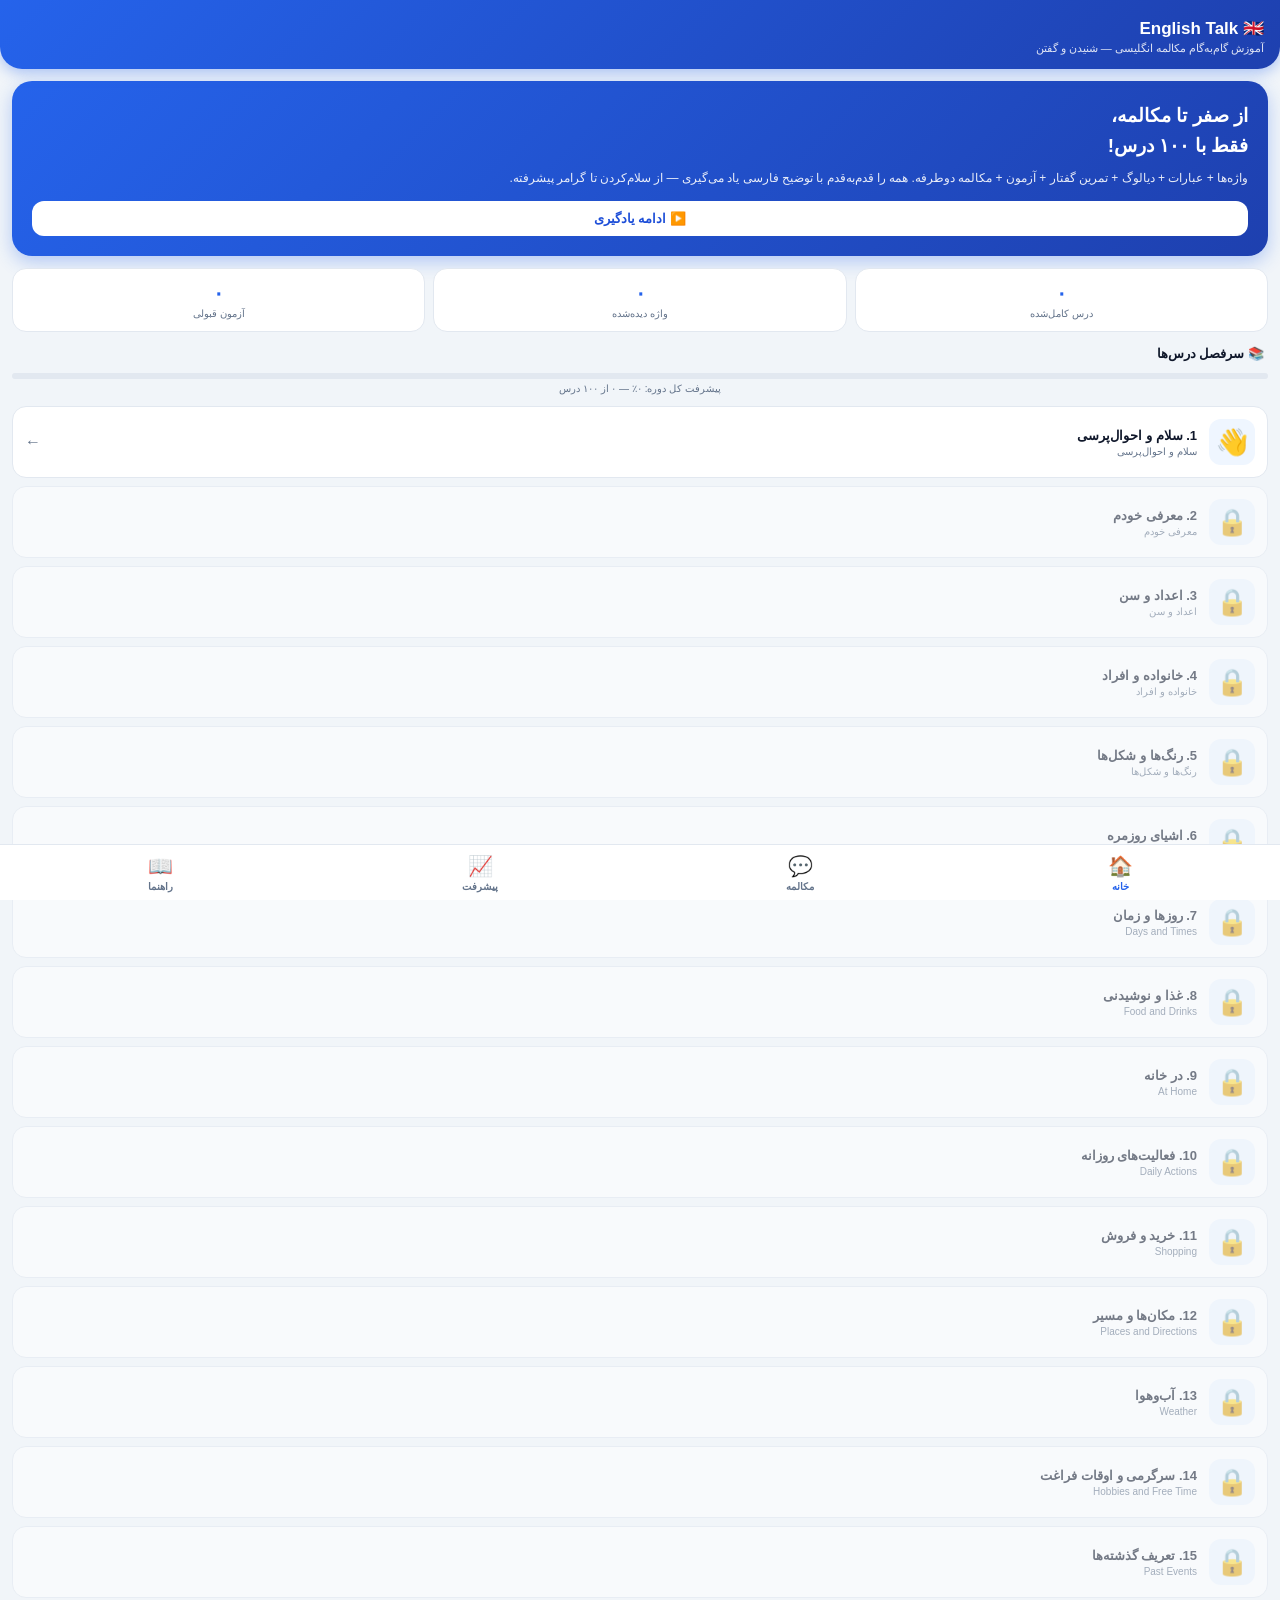
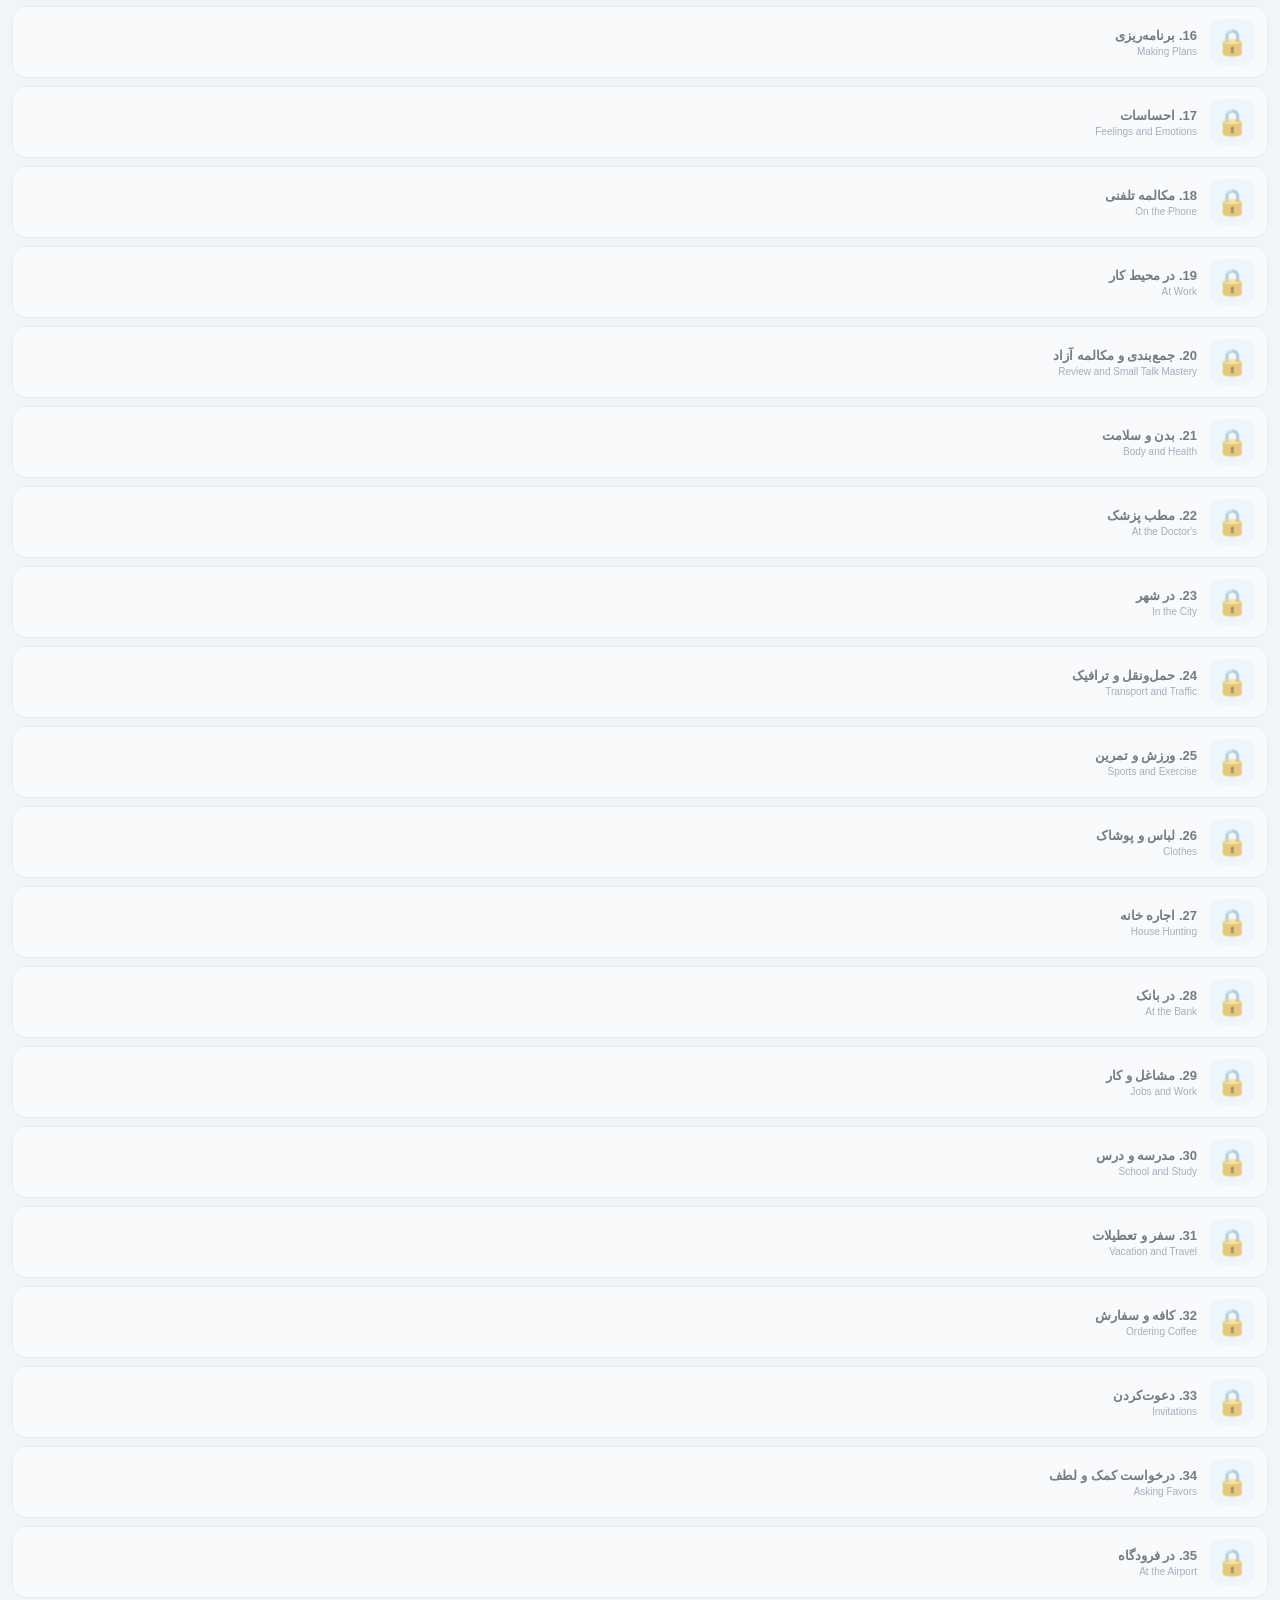
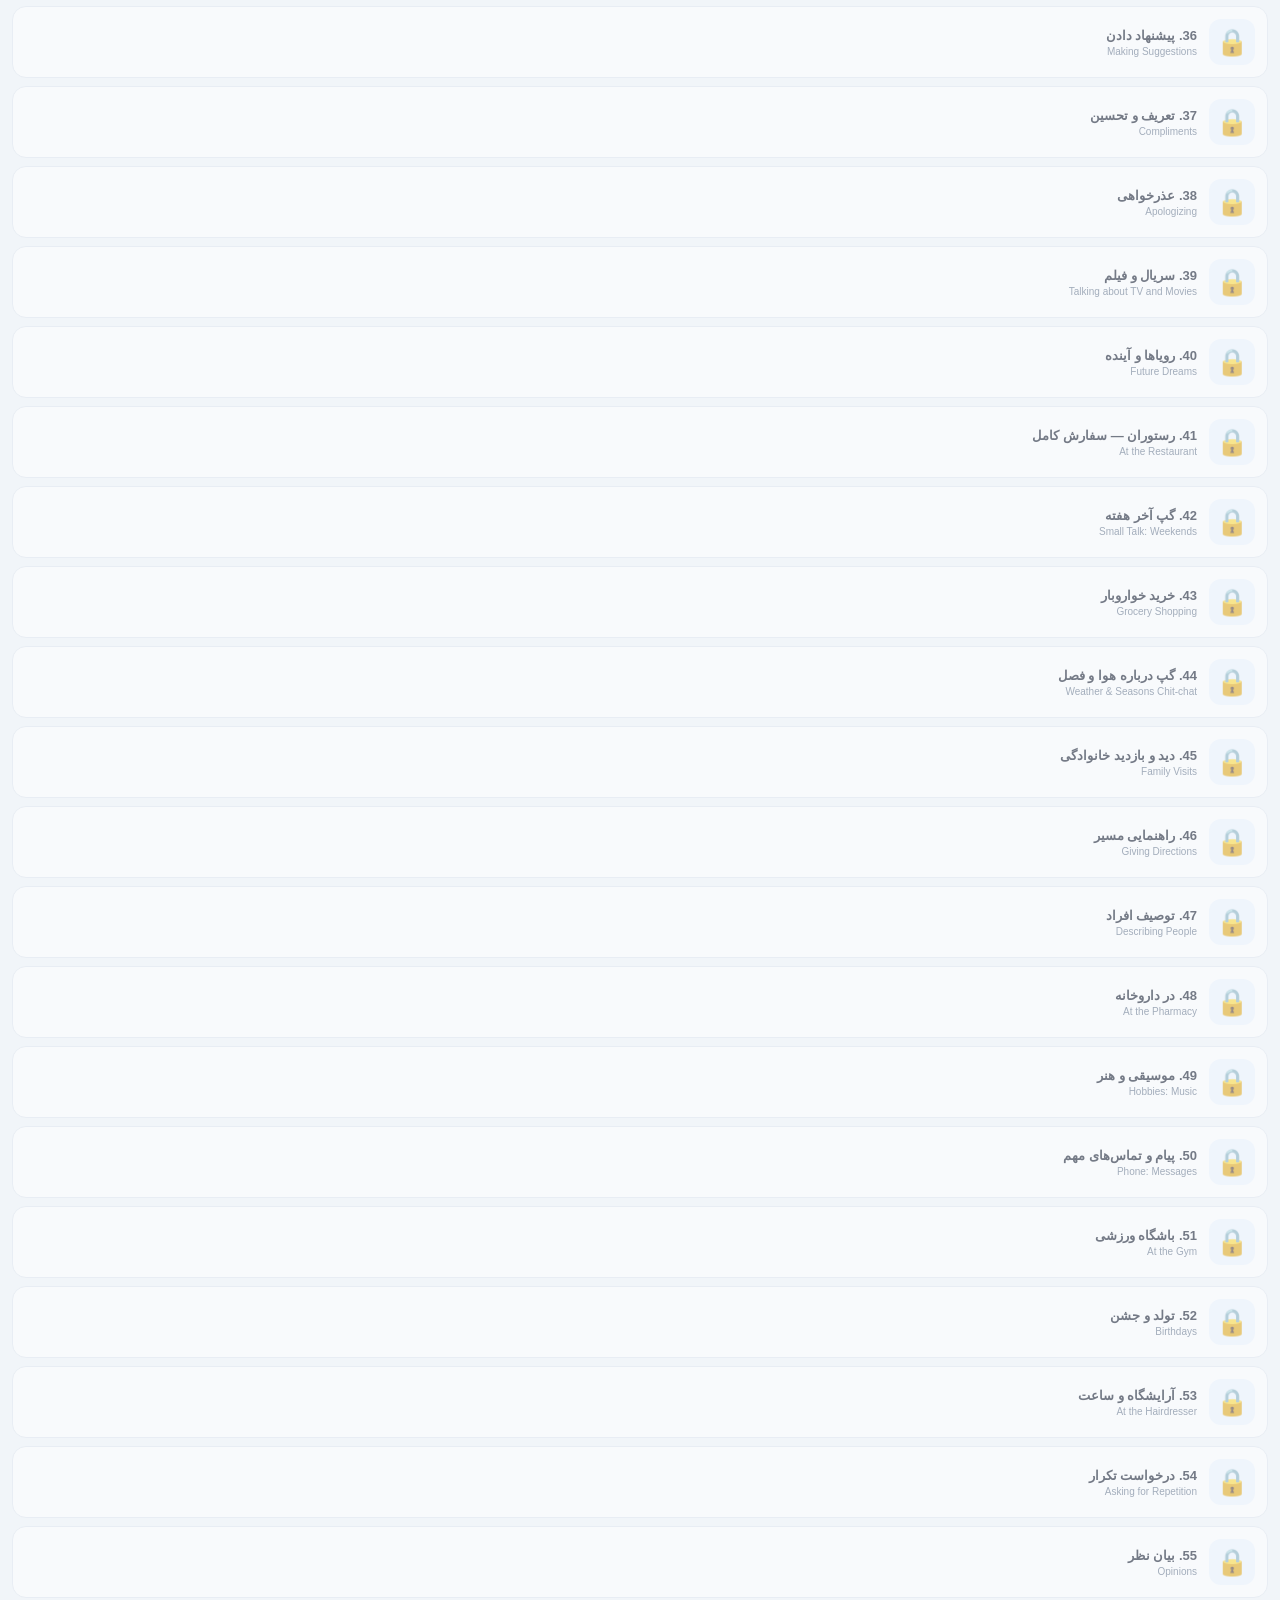
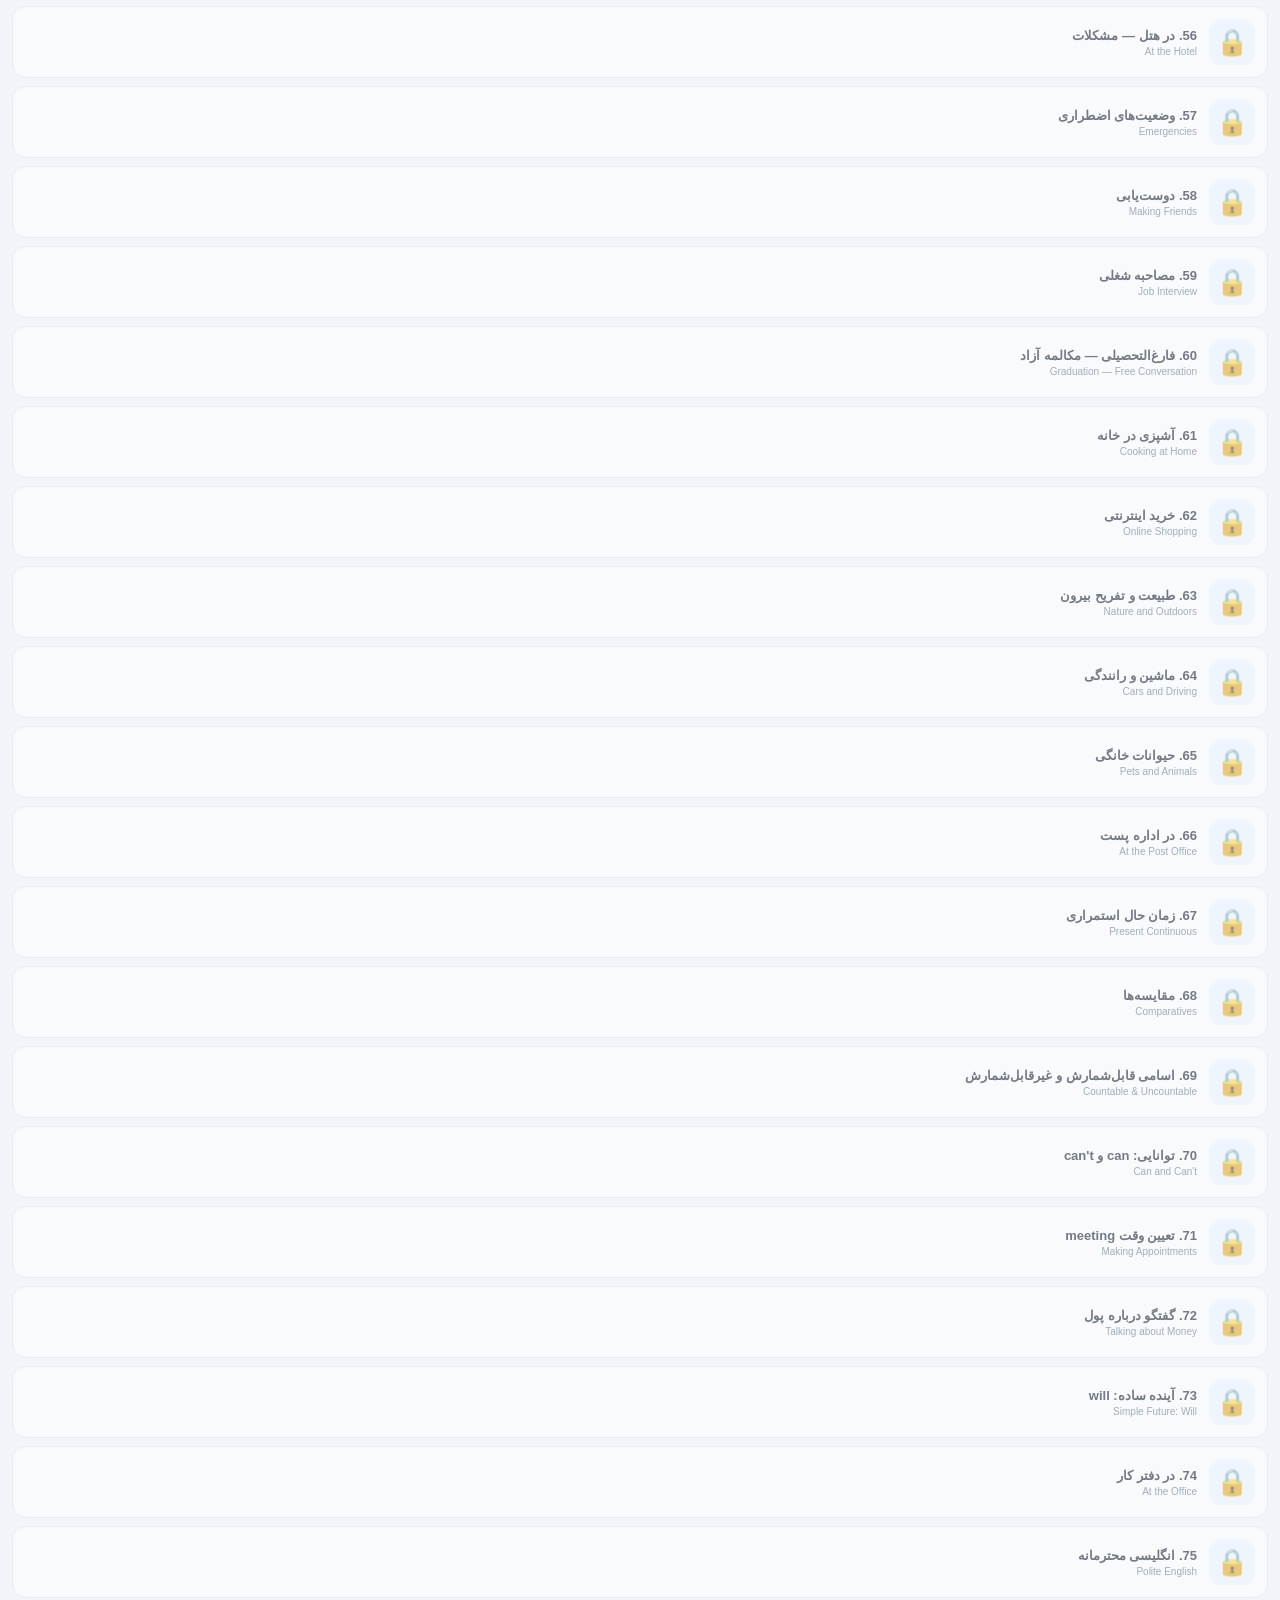
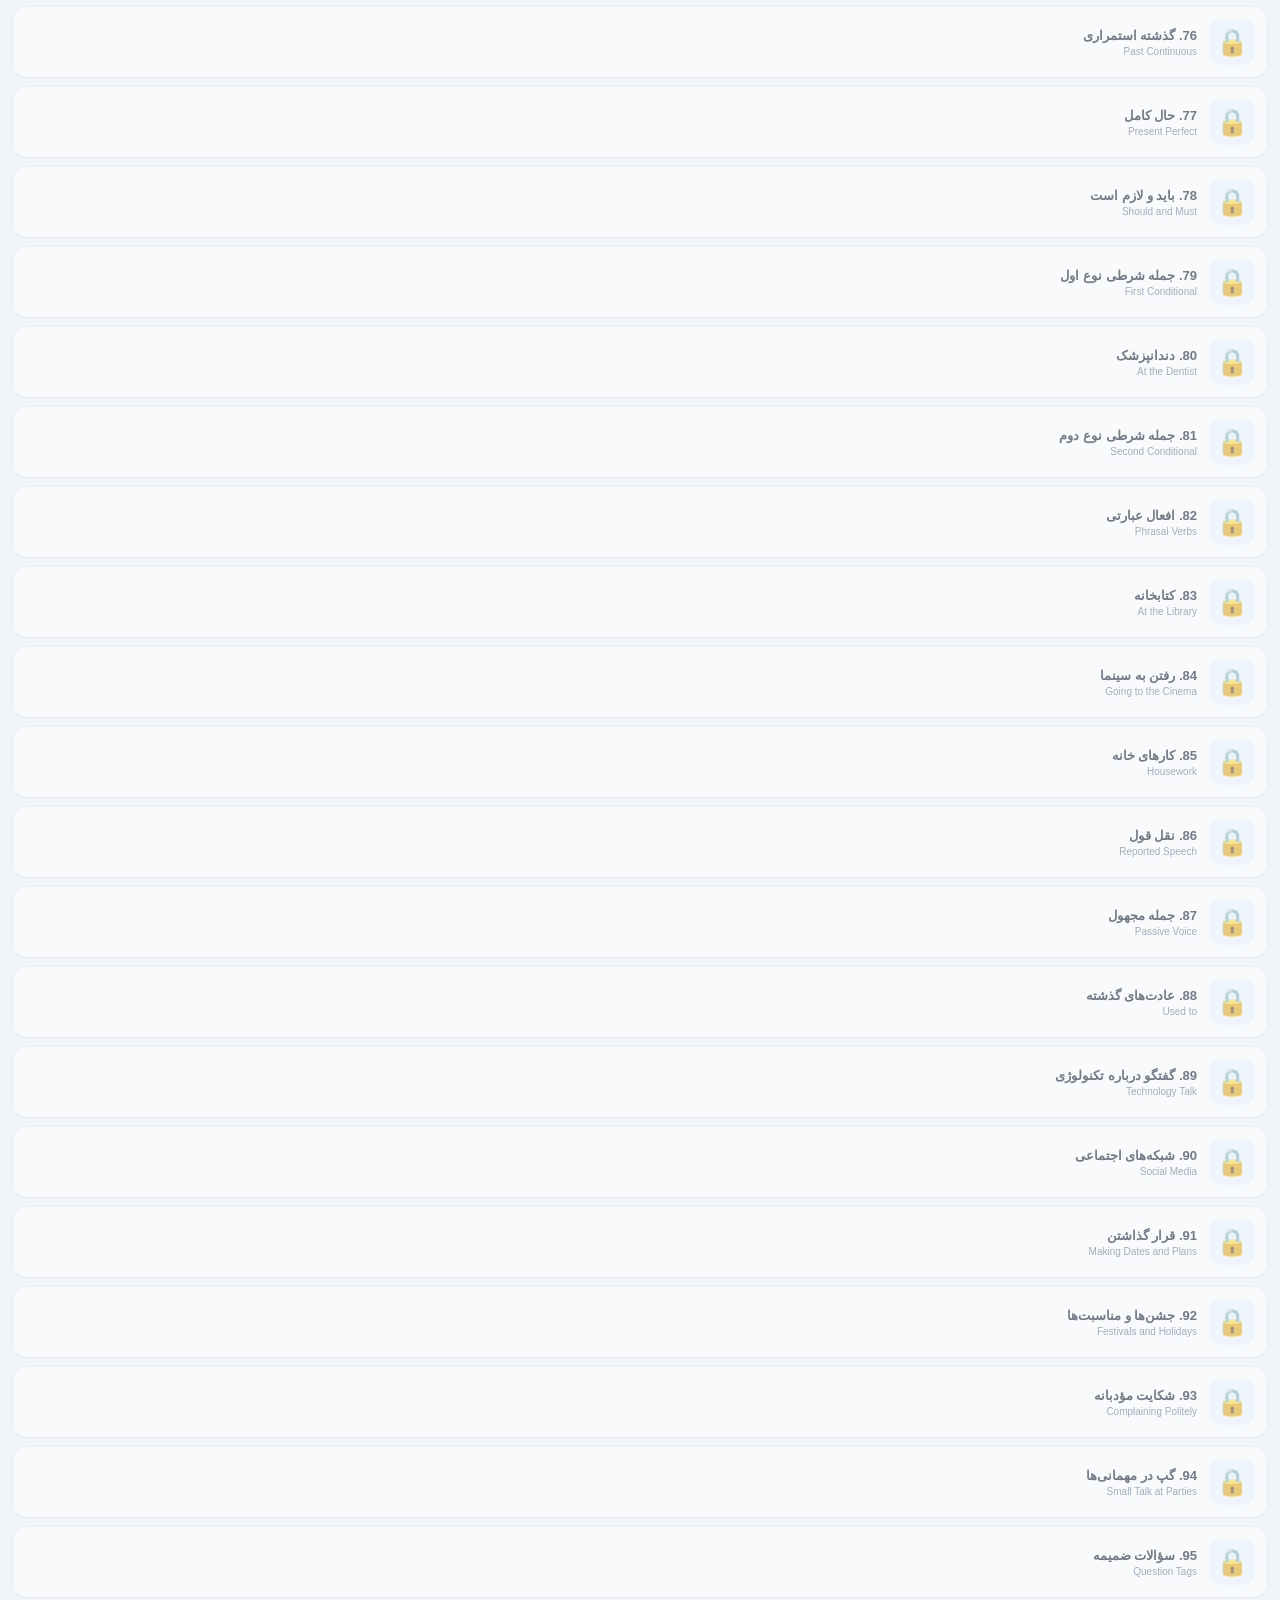
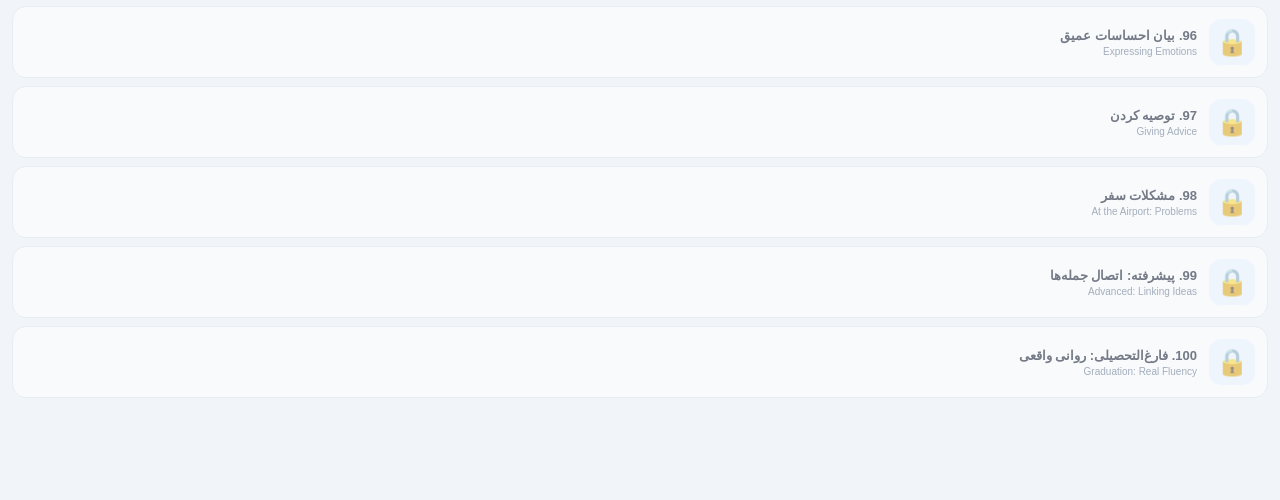
==== commit 2d5a9df6: "Fix asset paths for GitHub Pages (CSS/JS load from root)" ====
--- a/docs/index.html
+++ b/docs/index.html
@@ -8,7 +8,7 @@
 <link rel="manifest" href="manifest.json">
 <link rel="apple-touch-icon" href="icons/icon-192.png">
 <link rel="icon" href="icons/icon-192.png">
-<link rel="stylesheet" href="static/styles.css">
+<link rel="stylesheet" href="styles.css">
 </head>
 <body>
 
@@ -197,27 +197,27 @@
   <button class="tb" data-page="about"><span class="ic">📖</span>راهنما</button>
 </div>
 
-<script src="static/data/lessons1.js"></script>
-<script src="static/data/lessons2.js"></script>
-<script src="static/data/lessons3.js"></script>
-<script src="static/data/lessons4.js"></script>
-<script src="static/data/lessons5.js"></script>
-<script src="static/data/lessons6.js"></script>
-<script src="static/data/lessons7.js"></script>
-<script src="static/data/lessons8.js"></script>
-<script src="static/data/lessons9.js"></script>
-<script src="static/data/lessons10.js"></script>
-<script src="static/data/lessons11.js"></script>
-<script src="static/data/lessons12.js"></script>
-<script src="static/data/lessons13.js"></script>
-<script src="static/data/lessons14.js"></script>
-<script src="static/data/lessons15.js"></script>
-<script src="static/data/lessons16.js"></script>
-<script src="static/data/lessons17.js"></script>
-<script src="static/data/lessons18.js"></script>
-<script src="static/data/lessons19.js"></script>
-<script src="static/data/lessons20.js"></script>
-<script src="static/data/conversations.js"></script>
-<script src="static/app.js"></script>
+<script src="data/lessons1.js"></script>
+<script src="data/lessons2.js"></script>
+<script src="data/lessons3.js"></script>
+<script src="data/lessons4.js"></script>
+<script src="data/lessons5.js"></script>
+<script src="data/lessons6.js"></script>
+<script src="data/lessons7.js"></script>
+<script src="data/lessons8.js"></script>
+<script src="data/lessons9.js"></script>
+<script src="data/lessons10.js"></script>
+<script src="data/lessons11.js"></script>
+<script src="data/lessons12.js"></script>
+<script src="data/lessons13.js"></script>
+<script src="data/lessons14.js"></script>
+<script src="data/lessons15.js"></script>
+<script src="data/lessons16.js"></script>
+<script src="data/lessons17.js"></script>
+<script src="data/lessons18.js"></script>
+<script src="data/lessons19.js"></script>
+<script src="data/lessons20.js"></script>
+<script src="data/conversations.js"></script>
+<script src="app.js"></script>
 </body>
 </html>
--- a/docs/styles.css
+++ b/docs/styles.css
@@ -0,0 +1,177 @@
+* { margin: 0; padding: 0; box-sizing: border-box; -webkit-tap-highlight-color: transparent; }
+:root {
+  --bg: #f1f5f9; --card: #ffffff; --ink: #0f172a; --mut: #64748b;
+  --pri: #2563eb; --pri2: #1d4ed8; --ok: #16a34a; --bad: #dc2626;
+  --warn: #d97706; --line: #e2e8f0; --chip: #eff6ff;
+}
+body { font-family: "Vazirmatn", -apple-system, "Segoe UI", Tahoma, sans-serif; background: var(--bg); color: var(--ink); min-height: 100vh; padding-bottom: 90px; }
+
+/* هدر */
+.appbar { position: sticky; top: 0; z-index: 30; background: linear-gradient(135deg, #2563eb, #1e40af); color: #fff; padding: 18px 16px 14px; border-radius: 0 0 22px 22px; box-shadow: 0 4px 14px rgba(37,99,235,.35); }
+.appbar .row { display: flex; align-items: center; justify-content: space-between; }
+.appbar h1 { font-size: 17px; font-weight: 800; }
+.appbar .sub { font-size: 11px; opacity: .85; margin-top: 3px; }
+.icon-btn { background: rgba(255,255,255,.15); border: none; color: #fff; width: 38px; height: 38px; border-radius: 12px; font-size: 17px; display: flex; align-items: center; justify-content: center; }
+
+/* صفحه‌ها */
+.page { display: none; animation: slidein .25s; }
+.page.active { display: block; }
+@keyframes slidein { from { opacity: 0; transform: translateY(8px); } to { opacity: 1; transform: none; } }
+
+/* کارت‌ها */
+.card { background: var(--card); border: 1px solid var(--line); border-radius: 16px; margin: 12px; padding: 14px; box-shadow: 0 1px 3px rgba(15,23,42,.05); }
+.sec-title { font-size: 13px; font-weight: 800; color: var(--ink); margin: 4px 2px 10px; display: flex; align-items: center; gap: 6px; }
+.hint { font-size: 11px; color: var(--mut); line-height: 1.9; }
+
+/* صفحه خانه */
+.hero { background: linear-gradient(135deg, #2563eb, #1e40af); margin: 12px; border-radius: 20px; padding: 20px; color: #fff; box-shadow: 0 6px 18px rgba(37,99,235,.3); }
+.hero h2 { font-size: 19px; font-weight: 800; line-height: 1.6; }
+.hero p { font-size: 12px; opacity: .9; margin-top: 6px; line-height: 1.8; }
+.hero .btn-light { margin-top: 12px; background: #fff; color: var(--pri2); border: none; border-radius: 12px; padding: 10px 20px; font-family: inherit; font-size: 13px; font-weight: 700; width: 100%; }
+
+.stat-grid { display: grid; grid-template-columns: repeat(3, 1fr); gap: 8px; margin: 12px; }
+.stat { background: var(--card); border: 1px solid var(--line); border-radius: 14px; padding: 12px 6px; text-align: center; }
+.stat .num { font-size: 20px; font-weight: 800; color: var(--pri); }
+.stat .lbl { font-size: 10px; color: var(--mut); margin-top: 3px; }
+
+.lesson-list { margin: 12px; }
+.lesson-item { display: flex; align-items: center; gap: 12px; background: var(--card); border: 1px solid var(--line); border-radius: 14px; padding: 12px; margin-bottom: 8px; cursor: pointer; transition: transform .1s; }
+.lesson-item:active { transform: scale(.98); }
+.lesson-item .emoji { font-size: 26px; width: 46px; height: 46px; background: var(--chip); border-radius: 12px; display: flex; align-items: center; justify-content: center; flex-shrink: 0; }
+.lesson-item .info { flex: 1; min-width: 0; }
+.lesson-item .t { font-size: 13px; font-weight: 700; }
+.lesson-item .s { font-size: 10px; color: var(--mut); margin-top: 3px; }
+.lesson-item .go { color: var(--mut); font-size: 16px; }
+.lesson-item.locked { opacity: .55; }
+.lesson-item.done .go { color: var(--ok); }
+
+/* بخش درس */
+.lesson-head { display: flex; align-items: center; gap: 12px; }
+.lesson-head .emoji { font-size: 30px; width: 56px; height: 56px; background: var(--chip); border-radius: 14px; display: flex; align-items: center; justify-content: center; }
+.lesson-head .t { font-size: 16px; font-weight: 800; }
+.lesson-head .s { font-size: 11px; color: var(--mut); margin-top: 3px; }
+.intro { font-size: 12px; color: var(--mut); line-height: 2; margin-top: 10px; }
+
+/* تب‌ها */
+.tabs { display: flex; gap: 6px; margin: 12px; background: #e2e8f0; border-radius: 12px; padding: 4px; position: sticky; top: 0; z-index: 5; }
+.tab { flex: 1; border: none; background: transparent; font-family: inherit; font-size: 11px; font-weight: 700; color: var(--mut); padding: 9px 4px; border-radius: 10px; }
+.tab.on { background: #fff; color: var(--pri); box-shadow: 0 1px 4px rgba(0,0,0,.12); }
+.tabpane { display: none; }
+.tabpane.on { display: block; animation: slidein .2s; }
+
+/* واژه‌ها */
+.word-row { display: flex; align-items: center; gap: 10px; padding: 11px 4px; border-bottom: 1px solid var(--line); }
+.word-row:last-child { border-bottom: none; }
+.word-row .en { font-size: 14px; font-weight: 700; direction: ltr; text-align: left; flex: 1; font-family: "Segoe UI", Tahoma, sans-serif; }
+.word-row .fa { font-size: 12px; color: var(--mut); text-align: right; flex: 1.2; }
+.word-row .tip { font-size: 9px; color: var(--pri); display: block; margin-top: 2px; }
+.speak-btn { border: none; background: var(--chip); color: var(--pri); width: 34px; height: 34px; border-radius: 10px; font-size: 14px; flex-shrink: 0; display: flex; align-items: center; justify-content: center; }
+.speak-btn.playing { background: var(--pri); color: #fff; animation: spulse 1s infinite; }
+@keyframes spulse { 50% { transform: scale(1.12); } }
+
+/* عبارات */
+.phrase-item { background: var(--card); border: 1px solid var(--line); border-radius: 14px; padding: 12px; margin: 0 12px 8px; }
+.phrase-item .en { font-size: 14px; font-weight: 700; direction: ltr; text-align: left; font-family: "Segoe UI", Tahoma, sans-serif; display: flex; align-items: center; justify-content: space-between; gap: 8px; }
+.phrase-item .fa { font-size: 12px; color: var(--mut); margin-top: 7px; line-height: 1.8; }
+.repeat-btn { border: 1.5px solid var(--pri); background: #fff; color: var(--pri); border-radius: 10px; font-family: inherit; font-size: 11px; font-weight: 700; padding: 7px 14px; margin-top: 10px; }
+
+/* دیالوگ */
+.chat { display: flex; flex-direction: column; gap: 10px; }
+.msg { max-width: 86%; border-radius: 16px; padding: 11px 13px; position: relative; }
+.msg .who { font-size: 9px; font-weight: 800; opacity: .6; margin-bottom: 4px; }
+.msg .en { font-size: 13.5px; font-weight: 700; direction: ltr; text-align: left; font-family: "Segoe UI", Tahoma, sans-serif; cursor: pointer; }
+.msg .fa { font-size: 11px; color: var(--mut); margin-top: 6px; line-height: 1.8; }
+.msg .play-chip { position: absolute; top: 8px; right: 8px; background: rgba(255,255,255,.6); border: none; border-radius: 8px; font-size: 11px; width: 26px; height: 26px; }
+.msg.A { align-self: flex-start; background: #eff6ff; border: 1px solid #bfdbfe; border-top-right-radius: 4px; }
+.msg.B { align-self: flex-end; background: #f0fdf4; border: 1px solid #bbf7d0; border-top-left-radius: 4px; }
+
+.dlg-actions { display: flex; gap: 8px; margin: 12px; }
+.btn { flex: 1; border: none; border-radius: 12px; font-family: inherit; font-size: 12px; font-weight: 700; padding: 12px; }
+.btn.pri { background: var(--pri); color: #fff; }
+.btn.ghost { background: #fff; color: var(--pri); border: 1.5px solid var(--pri); }
+.btn:disabled { opacity: .5; }
+
+/* تمرین گفتار */
+.mic-box { text-align: center; padding: 10px 0 4px; }
+.mic-btn { width: 92px; height: 92px; border-radius: 50%; border: none; background: var(--pri); color: #fff; font-size: 34px; box-shadow: 0 6px 20px rgba(37,99,235,.4); }
+.mic-btn.rec { background: var(--bad); animation: mpulse 1.2s infinite; }
+@keyframes mpulse { 50% { box-shadow: 0 0 0 18px rgba(220,38,38,.15); } }
+.mic-target { background: var(--chip); border-radius: 14px; padding: 14px; margin-top: 14px; }
+.mic-target .lbl { font-size: 10px; color: var(--mut); }
+.mic-target .txt { font-size: 16px; font-weight: 800; direction: ltr; color: var(--pri); margin-top: 6px; font-family: "Segoe UI", Tahoma, sans-serif; }
+.mic-status { font-size: 12px; color: var(--mut); margin-top: 14px; min-height: 20px; }
+.mic-status.ok { color: var(--ok); font-weight: 700; }
+.mic-status.bad { color: var(--bad); font-weight: 700; }
+.result-box { background: var(--card); border: 1px solid var(--line); border-radius: 14px; padding: 12px; margin-top: 12px; text-align: center; display: none; }
+.result-box.show { display: block; }
+.result-box .heard { font-size: 14px; font-weight: 700; direction: ltr; font-family: "Segoe UI", Tahoma, sans-serif; }
+.score-badge { display: inline-block; margin-top: 8px; padding: 4px 16px; border-radius: 20px; font-size: 12px; font-weight: 800; color: #fff; }
+.score-badge.ok { background: var(--ok); } .score-badge.mid { background: var(--warn); } .score-badge.bad { background: var(--bad); }
+
+/* آزمون */
+.quiz-q { font-size: 14px; font-weight: 700; line-height: 1.9; margin-bottom: 12px; }
+.quiz-opts { display: flex; flex-direction: column; gap: 8px; }
+.opt { border: 1.5px solid var(--line); background: #fff; border-radius: 12px; padding: 12px; font-family: inherit; font-size: 13px; font-weight: 600; text-align: right; color: var(--ink); direction: ltr; font-family: "Segoe UI", Tahoma, sans-serif; }
+.opt:disabled { opacity: .6; }
+.opt.correct { border-color: var(--ok); background: #f0fdf4; color: var(--ok); }
+.opt.wrong { border-color: var(--bad); background: #fef2f2; color: var(--bad); }
+.quiz-progress { font-size: 10px; color: var(--mut); margin-bottom: 10px; }
+.q-final { text-align: center; padding: 20px 0; }
+.q-final .big { font-size: 42px; font-weight: 900; }
+.q-final .msg-line { font-size: 13px; color: var(--mut); margin: 8px 0 16px; }
+
+/* نوار پایین */
+.tabbar { position: fixed; bottom: 0; left: 0; right: 0; background: #fff; border-top: 1px solid var(--line); display: flex; z-index: 40; padding-bottom: env(safe-area-inset-bottom); }
+.tabbar .tb { flex: 1; border: none; background: none; font-family: inherit; color: var(--mut); font-size: 10px; font-weight: 700; padding: 9px 4px 8px; display: flex; flex-direction: column; align-items: center; gap: 3px; }
+.tabbar .tb .ic { font-size: 20px; }
+.tabbar .tb.on { color: var(--pri); }
+
+/* نوار پیشرفت درس */
+.pbar { height: 6px; background: #e2e8f0; border-radius: 4px; margin: 12px; overflow: hidden; }
+.pbar .fill { height: 100%; background: linear-gradient(90deg, #2563eb, #16a34a); border-radius: 4px; transition: width .5s; }
+.progress-line { font-size: 10px; color: var(--mut); text-align: center; margin-top: -8px; margin-bottom: 8px; }
+
+/* صفحه درباره */
+.about p { font-size: 12px; color: var(--mut); line-height: 2.1; }
+.warn-box { background: #fefce8; border: 1px solid #fde68a; border-radius: 12px; padding: 12px; font-size: 11px; color: #92400e; line-height: 2; margin-top: 10px; }
+
+.back-btn { border: none; background: none; color: var(--mut); font-family: inherit; font-size: 12px; font-weight: 700; padding: 4px 8px; margin: 10px 12px -4px; }
+.speak-all-btn { border: none; background: var(--chip); color: var(--pri); font-family: inherit; font-size: 11px; font-weight: 700; border-radius: 10px; padding: 8px 14px; }
+
+/* ============ مکالمه دوطرفه ============ */
+.conv-item { display: flex; align-items: center; gap: 12px; background: var(--card); border: 1px solid var(--line); border-radius: 14px; padding: 12px; margin-bottom: 8px; cursor: pointer; transition: transform .1s; }
+.conv-item:active { transform: scale(.98); }
+.conv-item .emoji { font-size: 26px; width: 46px; height: 46px; background: var(--chip); border-radius: 12px; display: flex; align-items: center; justify-content: center; flex-shrink: 0; }
+.conv-item .info { flex: 1; min-width: 0; }
+.conv-item .t { font-size: 13px; font-weight: 700; }
+.conv-item .s { font-size: 10px; color: var(--mut); margin-top: 3px; }
+.conv-item .go { color: var(--mut); font-size: 16px; }
+.conv-item.locked { opacity: .55; }
+.conv-item .stars { font-size: 11px; color: var(--warn); }
+
+.conv-head { background: linear-gradient(135deg, #7c3aed, #2563eb); margin: 4px 12px 10px; border-radius: 16px; padding: 14px; color: #fff; box-shadow: 0 4px 14px rgba(124,58,237,.3); }
+.conv-head .conv-info { display: flex; align-items: center; gap: 10px; }
+.conv-head .t { font-size: 15px; font-weight: 800; }
+.conv-head .s { font-size: 10px; opacity: .9; margin-top: 3px; }
+.conv-progress { font-size: 10px; background: rgba(255,255,255,.2); border-radius: 8px; padding: 4px 10px; margin-top: 10px; display: inline-block; }
+
+.conv-chat { margin: 0 12px 10px; max-height: 44vh; overflow-y: auto; display: flex; flex-direction: column; gap: 8px; padding: 4px 2px; }
+.conv-chat .msg.npc { align-self: flex-start; background: #eff6ff; border: 1px solid #bfdbfe; }
+.conv-chat .msg.user { align-self: flex-end; background: #dcfce7; border: 1px solid #bbf7d0; }
+.conv-chat .msg .who { font-size: 9px; }
+.conv-chat .msg .fa { font-size: 10.5px; }
+
+.conv-hint { padding: 10px 12px; font-size: 11px; color: var(--mut); border: 1px dashed #c4b5fd !important; background: #faf5ff !important; line-height: 2; }
+.conv-hint b { color: #7c3aed; }
+
+.conv-actions { display: flex; gap: 12px; align-items: center; margin: 6px 12px; }
+.conv-actions .mic-btn { width: 74px; height: 74px; font-size: 28px; flex-shrink: 0; }
+.conv-input-row { display: flex; gap: 8px; margin: 10px 12px 6px; }
+.conv-input { flex: 1; border: 1.5px solid var(--line); border-radius: 12px; padding: 12px 14px; font-family: "Segoe UI", Tahoma, sans-serif; font-size: 14px; direction: ltr; text-align: left; outline: none; background: #fff; }
+.conv-input:focus { border-color: var(--pri); }
+
+.conv-final { text-align: center; padding: 18px 12px; }
+.conv-final .big { font-size: 40px; }
+.conv-final .stars-line { font-size: 22px; color: var(--warn); letter-spacing: 3px; margin: 8px 0; }
+.conv-final .msg-line { font-size: 13px; color: var(--mut); margin-bottom: 14px; line-height: 2; }
+
